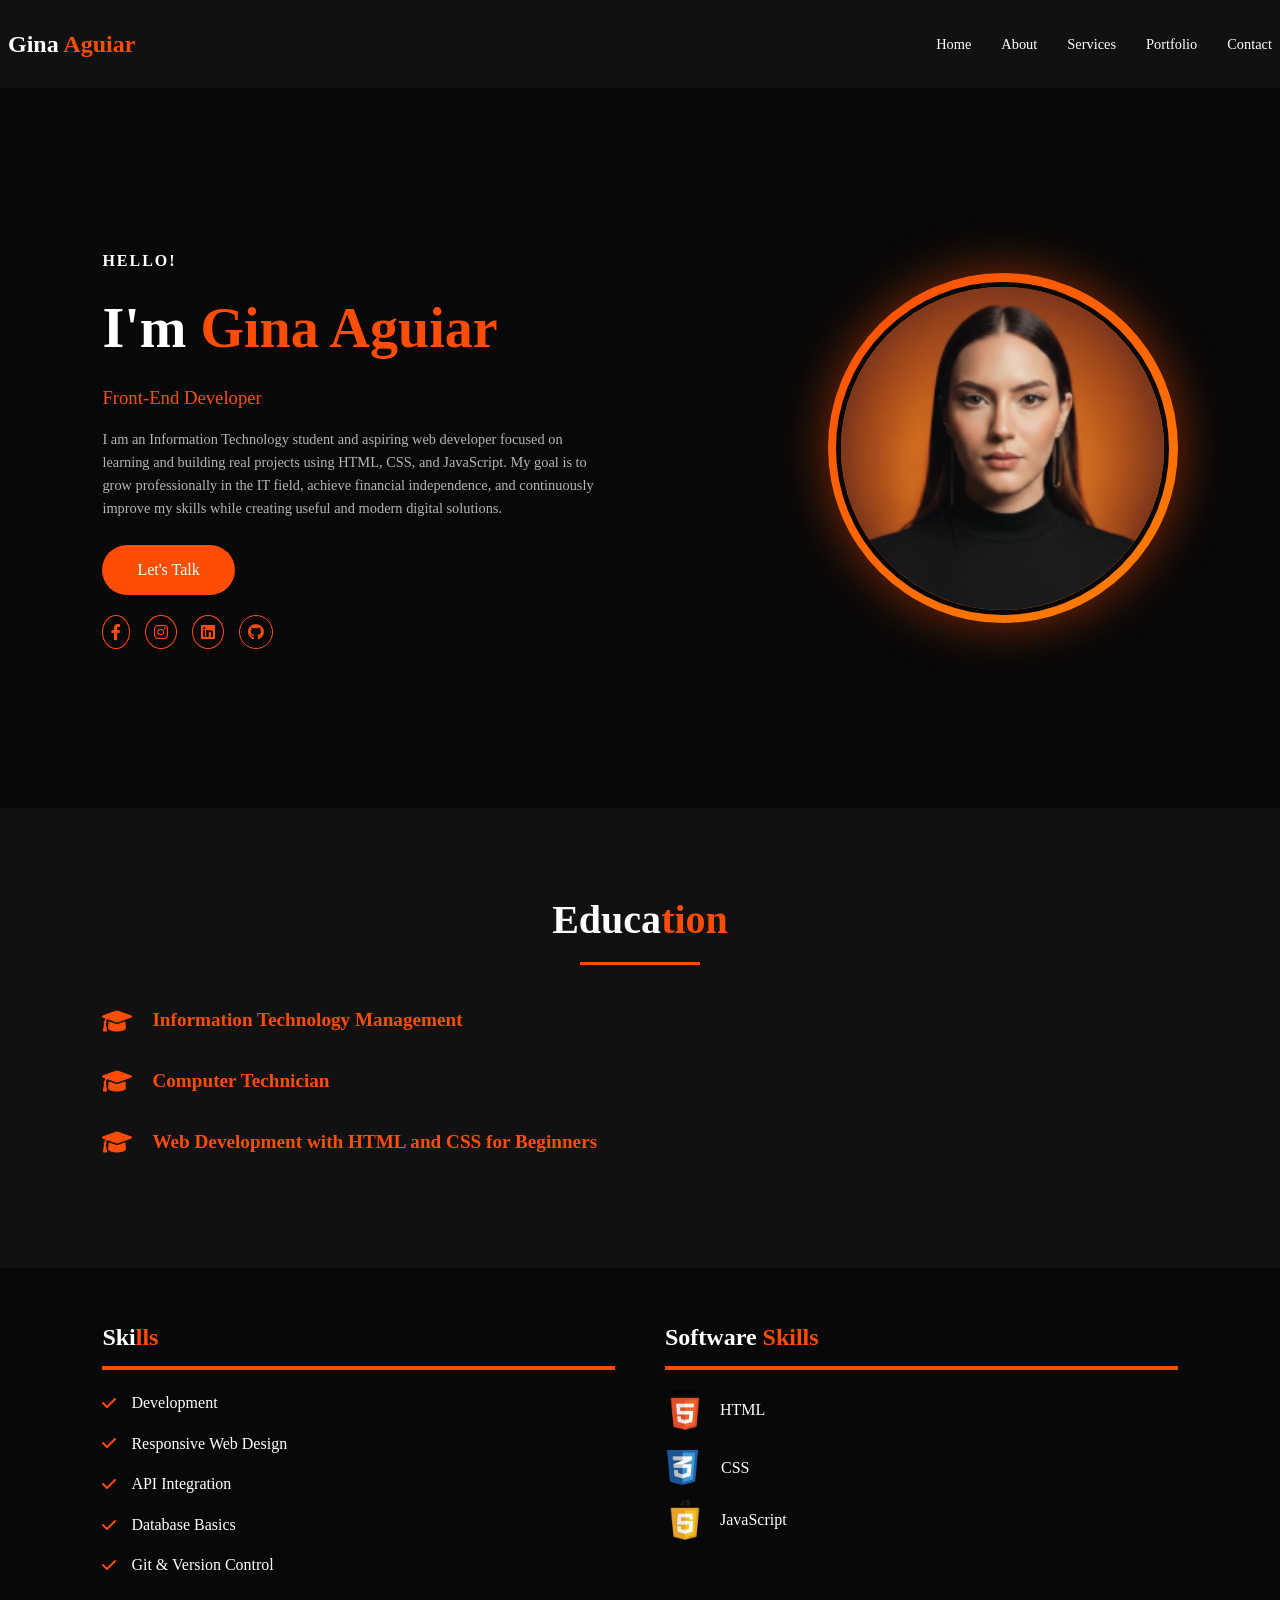
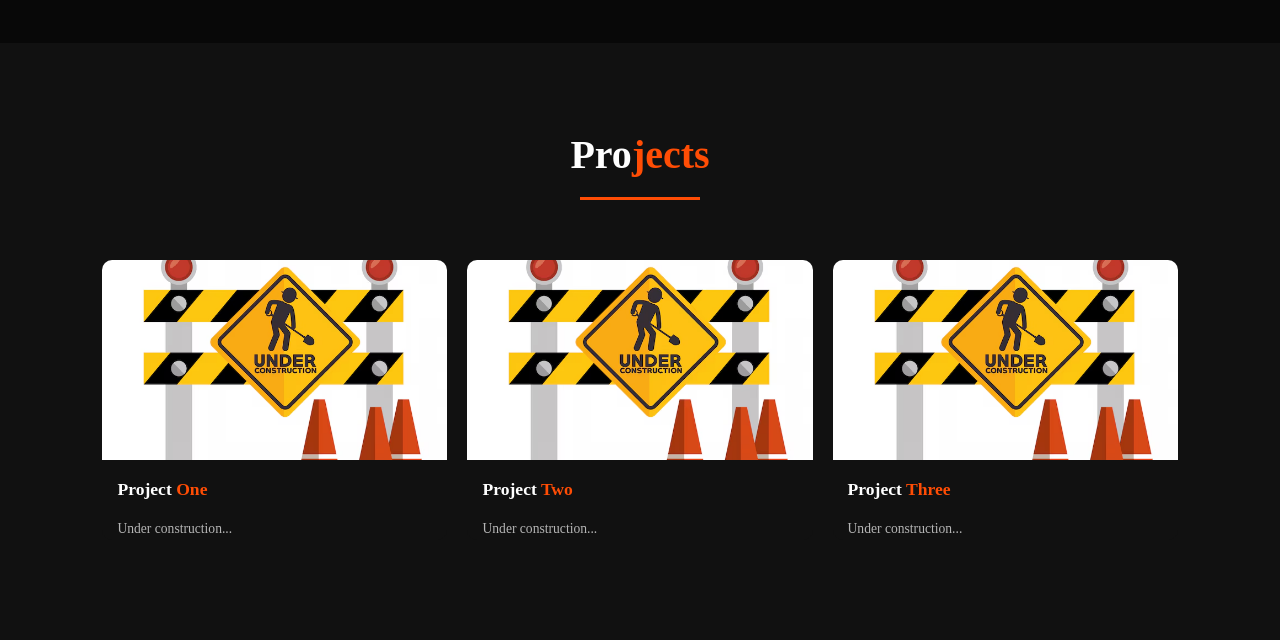
==== index.html @ 2b2ba8b5 "Primeiro commit - portfolio" ====
<!DOCTYPE html>
<html lang="pt-br">
<head>
    <meta charset="UTF-8">

<!--A tag "meta name" obrigatória para sites modernos. Sem  ela o celular tenta "fingir" que é um computador,deixando tudo minúsculo.-->
    <meta name="viewport" content="width=device-width, initial-scale=1.0">
<!--O width=device-width -> Ajusta a largura do site para o tamanho exato da tela do aparelho, seja ele qual for.-->

<!--initial-scale=1.0 -> Define que, ao carregar o zoom será padrão(100%), evitando que a página comece  "esticada" ou "encolhida"-->


    <title>Gina Aguiar | Meu Portifólio</title>
    <link rel="stylesheet" href="style.css">
<!--link rel...style.css ->  Conecta o HTML ao CSS.-->

     <link href="https://fonts.googleapis.com/css2?family=Poppins:wght@300;500;700&display=swap" rel="stylesheet">
     <link rel="stylesheet" href="https://cdnjs.cloudflare.com/ajax/libs/font-awesome/6.0.0/css/all.min.css">
<!--family=Poppins -> Nome da fonte escolhida.-->

<!--wght@300;500;700 -> Os pesos da fonte (espessura da letra): 300(fina); 500(normal); 700(negrito)-->

<!--rel="stylesheet" -> Diz que isso é um arquivo de estilo (CSS).-->
</head>

<body>

    <header>
        <nav class="navbar">
            <h2 class="logo">Gina <span>Aguiar</span></h2>
                <ul class="menu">
                    <li><a href="#">Home</a></li>
                    <li><a href="#">About</a></li>
                    <li><a href="#">Services</a></li>
                    <li><a href="#">Portfolio</a></li>
                    <li><a href="#">Contact</a></li>
                </ul>
        </nav>
    </header>
<!--Objetivo: Criar o cabeçalho do site. -> A barra superior com o nome + menu de navegação.-->

<!--<header> -> Cabeçalho da página. É onde normalmente ficam: logo, menu, navegação principal. É uma tag semântica (ajuda Google e acessibilidade a entender o site).-->

<!--<nav class="navbar"> -> Nav: Aqui dentro ficam os links de navegação do site. Class="navbar": Nome fictício para estilizar no CSS. Podendo ser qualquer nome.-->

<!--<h2 class="logo">Gina Aguiar</h2> -> h2: Título. "Gina Aguiar": Texto que aparece. Class="logo": Nome fictício para estilizar no CSS. Na tela aparece: Gina Aguiar (nome do site).-->

<!--<ul class="menu"> -> Ul = Lista não ordenada (lista com bolinhas). Li: É um item da lista.-->

<!--<a href="#"> -> a: link clicável. href: É o destino do link. #: Ainda não leva para lugar nenhum (link vazio).-->

    <section class="hero">

        <div class="hero-text">
            <h4>HELLO!</h4>
            <h1>I'm <span>Gina Aguiar</span></h1>
            <h3 class="role">Front-End Developer</h3>

            <p>
                I am an Information Technology student and aspiring web developer focused on learning and building real projects using HTML, CSS, and JavaScript.
                My goal is to grow professionally in the IT field, achieve financial independence, and continuously improve my skills while creating useful and modern digital solutions.
            </p>

            <a href="https://wa.me/5586995735896?text=Olá!%20Vi%20seu%20portfólio%20e%20quero%20saber%20mais%20sobre%20seu%20trabalho." class="btn">Let's Talk</a>
        <div class="social-icons">
            <a href="https://www.facebook.com/share/1Km6H8j4RK/?mibextid=wwXIfr"><i class="fab fa-facebook-f"></a></i>
            <a href="https://www.instagram.com/ginaaguiar999?igsh=MW9vbjFsM3ByM3l2bQ%3D%3D&utm_source=qr"><i class="fab fa-instagram"></a></i>
            <a href="https://www.linkedin.com/in/gina-aguiar-708055235?utm_source=share_via&utm_content=profile&utm_medium=member_ios"><i class="fab fa-linkedin"></a></i>
            <a href="https://github.com/GinaAguiar"><i class="fab fa-github"></a></i>
        </div>
        </div>

        <div class="hero-img">
            <div class="img-glow">
            <img src="images/me200.png" alt="Gina Aguiar">
            </div>
        </div>

    </section>

<!--Esse trecho é a parte principal da apresentação do site — aquilo que aparece primeiro quando alguém entra no portfólio.-->

<!--section class="hero" -> section: Uma seção do site. Serve para dividir a página em partes organizadas. Exemplos: hero (apresentação), about, skills, projects. class="hero": Nome fictício para estilizar no CSS.-->

<!--div class="hero-text" -> div: caixa organizadora. Ela agrupa todos os textos da apresentação.-->

<!--<h4>HELLO!</h4> -> Título pequeno. Serve como saudação inicial.-->

<!--<h1>I'm <span>Seu Nome</span></h1> -> h1: Título principal da página (o mais importante). span: Serve para destacar só uma parte do texto. Muito usado para destacar nome ou palavra-chave.-->

<!--<h3>Front-End Developer</h3> -> Meu cargo ou objetivo profissional.-->

<!--<p> -> Aqui fica seu resumo profissional.-->

<!--<a href="#" class="btn">Let's Talk</a> -> É um link. Mas estilizado com CSS ele vira um botão. class="btn": Permite transformar o link em botão. href="#": Destino do botão. Depois você pode colocar: WhatsApp, LinkedIn, Email-->

    <section class="education">

        <h2 class="section-title">Educa<span>tion</span></h2>
        <div class="edu-container"> 

        <div class="edu-item">
            <i class="fas fa-graduation-cap"></i>
                <div class="edu-info">
            <h3>Information Technology Management</h3>
        </div>
        </div>
        <div class="edu-item">
             <i class="fas fa-graduation-cap"></i>
             <div class="edu-info">
            <h3>Computer Technician</h3>
        </div>
        </div>

         <div class="edu-item">
            <i class="fas fa-graduation-cap"></i>
             <div class="edu-info">
            <h3>Web Development with HTML and CSS for Beginners</h3>
        </div>
        </div>
        </div>

    </section>

    <section class="skills-section">
        <div class="skills-column">
            <h2 class="sub-title">Ski<span>lls</span></h2>

            <ul class="skills-list">
                <li><i class="fas fa-check"></i> Development</li>
                <li><i class="fas fa-check"></i> Responsive Web Design</li>
                <li><i class="fas fa-check"></i> API Integration</li>
                <li><i class="fas fa-check"></i> Database Basics</li>
                <li><i class="fas fa-check"></i> Git & Version Control</li>
            </ul>

        </div>

        <div class="skills-column">
            <h2 class="sub-title">Software <span>Skills</span></h2>

            <ul class="software-list">
                <li class="software-list-html"><img src="images/HTML100.webp" alt="HTML logo" width=40px>HTML</li>
                <li class="software-list-css"><img src="images/css100.webp" alt="CSS logo" width="35px">CSS</li>
                <li class="software-list-js"><img src="images/JAVA100.webp" alt="Java logo" width="40px">JavaScript</li>
            </ul>

        </div>
    </section>

    <section class="projects">

        <h2 class="section-title">Pro<span>jects</span></h2>

        <div class="project-grid">
            <div class="card">
                <img src="images/em-construcao-conjunto-de-icones_24877-60028.avif" alt="P1">
                <h3>Project <span>One</span></h3>
                <p>Under construction...</p>
            </div>

             <div class="card">
                <img src="images/em-construcao-conjunto-de-icones_24877-60028.avif" alt="P2">
                <h3>Project <span>Two</span></h3>
                <p>Under construction...</p>
            </div>

            <div class="card">
                <img src="images/em-construcao-conjunto-de-icones_24877-60028.avif" alt="P3">
                <h3>Project <span>Three</span></h3>
                <p>Under construction...</p>
            </div>
        </div>
    </section>


</body>
</html>
---- style.css ----
:root {
    --primary-color: #ff4d05; /* Laranja vibrante */
    --bg-color: #080808;      /* Fundo quase preto */
    --text-color: #ffffff;
    --gray-text: #b5b5b5;
}

* {
    margin: 0;
    padding: 0;
    box-sizing: border-box;
    font-size: "Poppins", sans-serif;
}

body {
    background-color: var(--bg-color);
    color: var(--text-color);
    line-height: 1.6;
    overflow-x: hidden;
}
/* NAVBAR */
.navbar {
    display: flex;
    justify-content: space-between;
    align-items: center;
    padding: 25px 8px;
    background: #111;
}

.logo span { color: var(--primary-color); }

.menu { display: flex; list-style: none; gap: 30px; }

.menu a {
    text-decoration: none;
    color: white;
    font-weight: 400;
    font-size: 0.9rem;
}

/* HERO SECTION */
.hero {
    display: flex;
    align-items: center;
    justify-content: space-between;
    padding: 50px 8%;
    min-height: 80vh;
}

.hero-text { max-width: 500px; }
.hero-text h4 { color: var(--text-color); letter-spacing: 2px; }
.hero-text h1 { font-size: 3.5rem; margin: 10px 0; }
.hero-text h1 span { color: var(--primary-color); }
.hero-text .role { color: var(--primary-color); font-weight: 500; margin-bottom: 15px; }
.hero-text p { color: var(--gray-text); font-size: 0.9rem; }

.btn {
    display: inline-block;
    margin-top: 25px;
    padding: 12px 35px;
    background: var(--primary-color);
    border-radius: 25px;
    text-decoration: none;
    color: white;
    border-radius: 30px;
    font-size: 600;
    transition: 0.3s;
}

.social-icons { margin-top: 20px; display: flex; gap: 15px; }
.social-icons i {
    color: var(--primary-color);
    border: 1px solid var(--primary-color);
    padding: 8px;
    border-radius: 50%;
    cursor: pointer;
}
/* FOTO COM BRILHO */
.hero-img .img-glow {
    position: relative;
    width: 350px;
    height: 350px;
    border-radius: 50%;
    background: linear-gradient(145deg, var(--primary-color), #ff8000);
    box-shadow: 0 0 50px rgba(255, 77, 5, 0.5); /* Efeito de brilho */
    display: flex;
    justify-content: center;
    align-items: center;
}

.hero-img img {
    width: 95%;
    height: 95%;
    border-radius: 50%;
    object-fit: cover;
    border: 5px solid var(--bg-color);
}
/* TITULOS DE SEÇÃO */
.section-title {
    text-align: center;
    font-size: 2.5rem;
    margin-bottom: 40px;
    position: relative;
}

.section-title span { color: var(--primary-color); }
.section-title::after {
    content: '';
    display: block;
    width: 120px;
    height: 3px;
    background: var(--primary-color);
    margin: 10px auto;
}

/* EDUCATION */
.education { padding: 80px 8%; 
background:  #111;}
.edu-item {
    display: flex;
    align-items: center;
    gap: 20px;
    margin-bottom: 30px;
}

.edu-item i { color: var(--primary-color); font-size: 1.5rem; }
.edu-item h3 { color: var(--primary-color); font-size: 1.2rem; }
.education, .projects {
    text-align: center;
}

/* SKILLS SECTION */
.skills-section {
    display: flex;
    justify-content: space-between;
    padding: 50px 8%;
    gap: 50px;
}
.skills-column { flex: 1; }
.sub-title { 
    border-bottom: 4px solid var(--primary-color); 
    padding-bottom: 10px; 
    margin-bottom: 20px; 
}
.sub-title span { color: var(--primary-color); }
.skills-list, .software-list { list-style: none; }
.skills-list li {
    margin-bottom: 15px;
    display: flex;
    align-items: center;
    gap: 15px;
}
.software-list-html {
    margin-bottom: 20px;
    display: flex;
    align-items: center;
    gap: 15px;
}
.software-list-css {
    margin-bottom: 15px;
    display: flex;
    align-items: center;
    gap: 21px;
}
.software-list-js {
    margin-bottom: 15px;
    display: flex;
    align-items: center;
    gap: 15px;
}

.skills-list i { color: var(--primary-color); }

/* PROJECTS */
.projects { padding: 80px 8%;
background: #111;
 }
.project-grid {
    display: flex;             /* Esta é a "fórmula" mágica */
    justify-content: center;   /* Centraliza o bloco de projetos */
    gap: 20px;                 /* Espaço entre um projeto e outro */
    flex-wrap: wrap;           /* Se a tela for pequena, eles pulam para baixo */
    padding: 20px 0;
}
.card {
    flex: 1;                   /* Faz os cards terem tamanhos iguais */
    min-width: 250px;          /* Impede que fiquem espremidos demais */
    max-width: 350px;          /* Limita a largura máxima */
    text-align: left;          /* Texto interno alinhado à esquerda */
    background: #111;          /* Fundo levemente mais claro que o body */
    border-radius: 10px;
    overflow: hidden;
}
.card img { width: 100%; height: 200px; object-fit: cover; display: block;}
.card h3 { padding: 15px; font-size: 1.1rem; }
.card h3 span { color: var(--primary-color); }
.card p { padding: 0 15px; color: var(--gray-text); font-size: 0.85rem; }
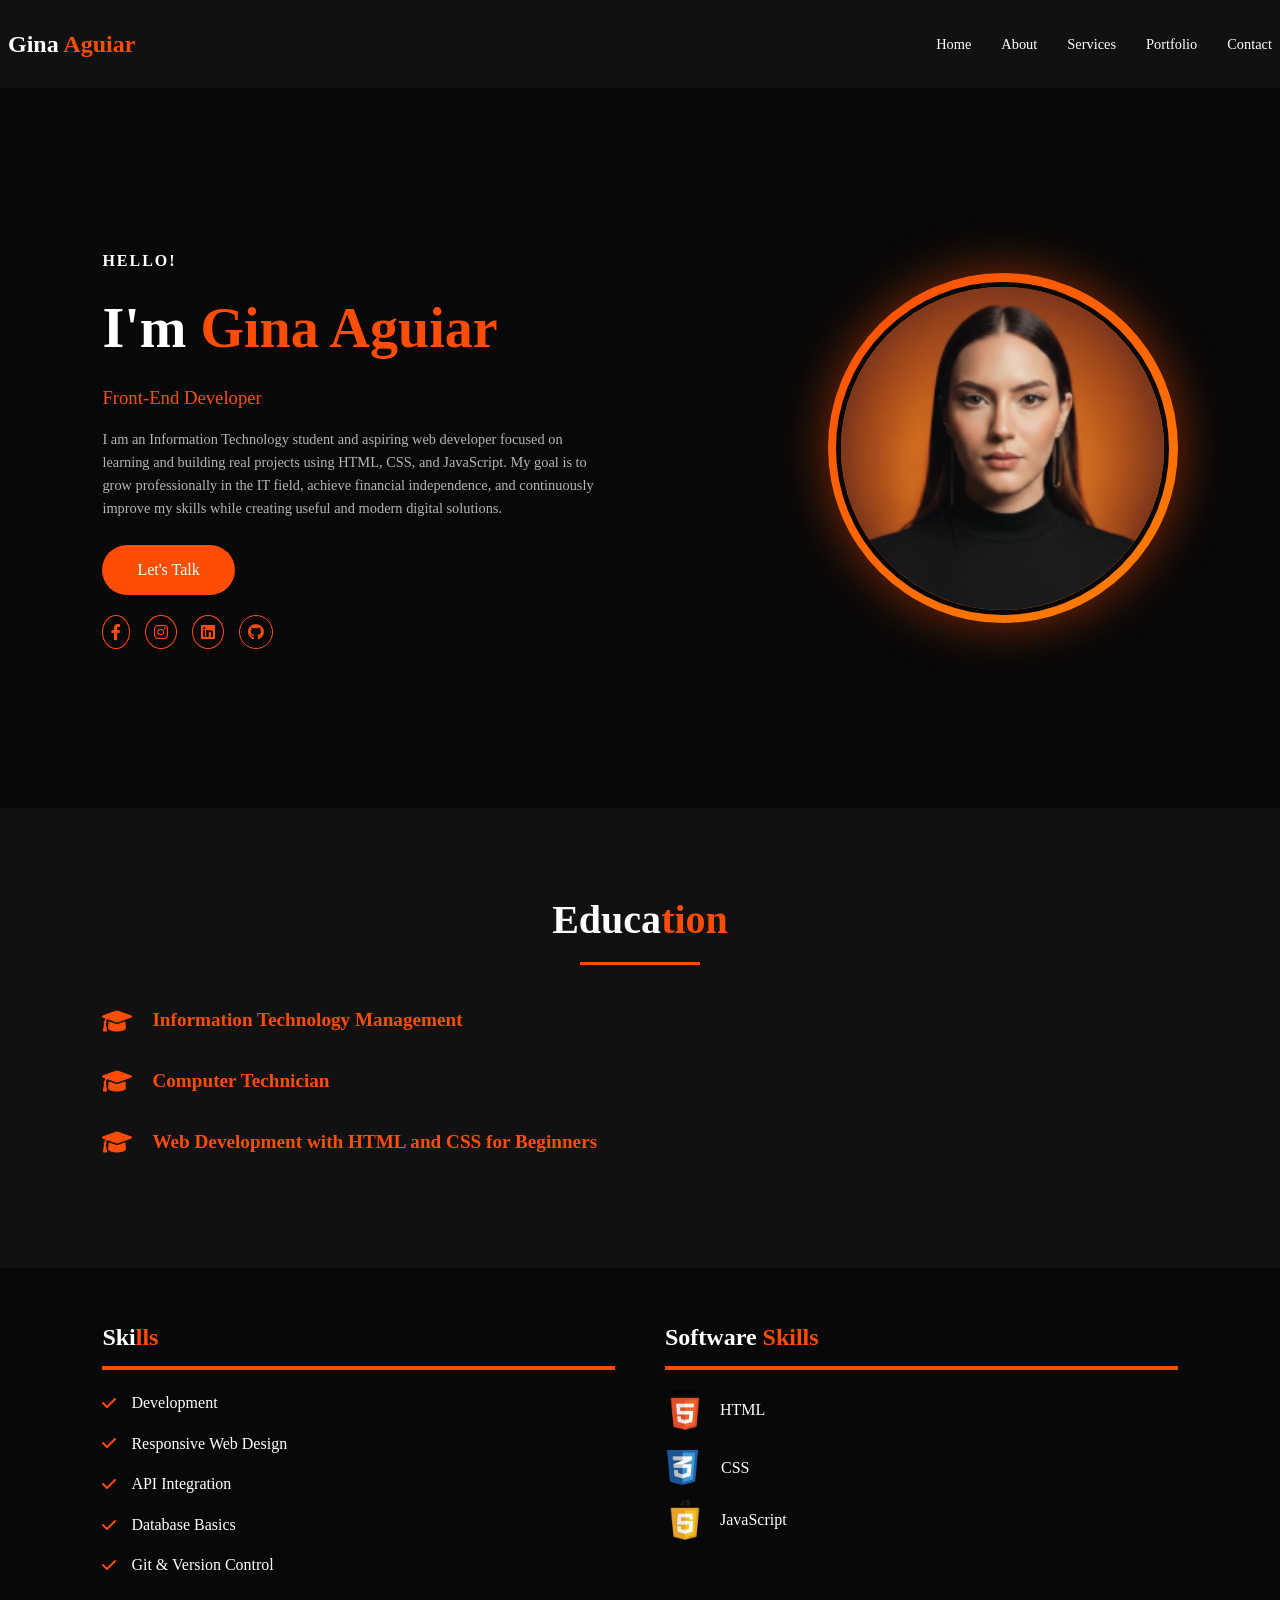
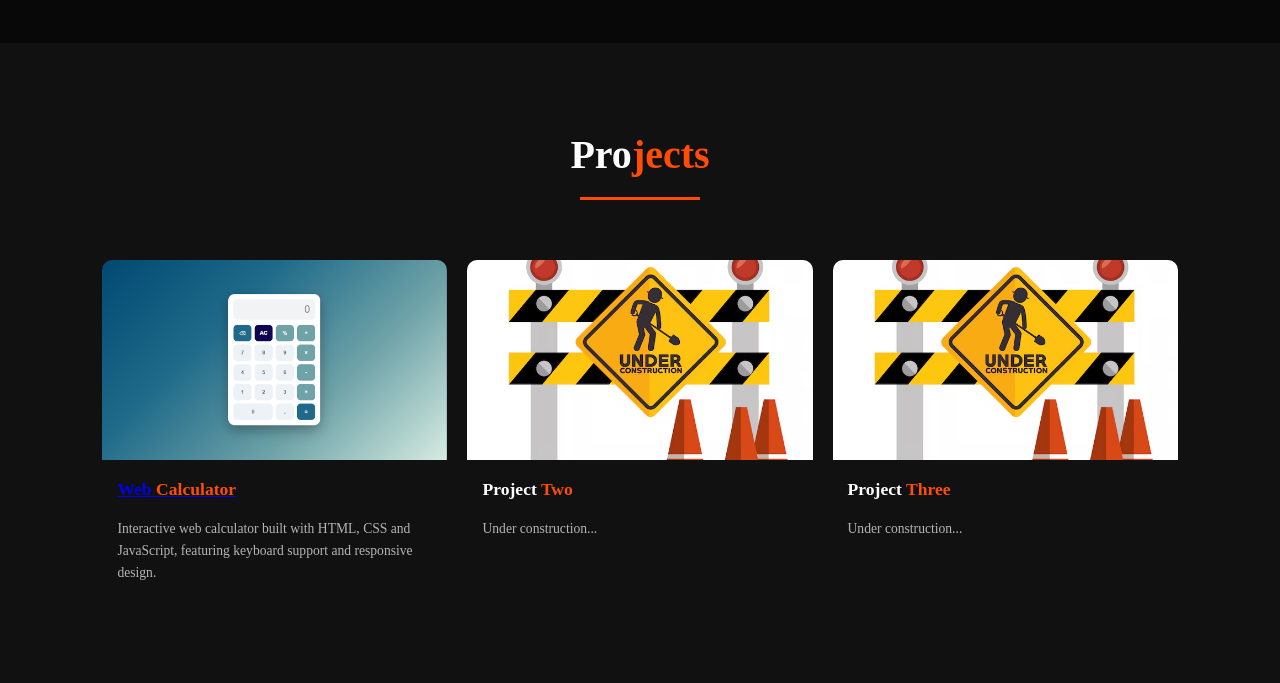
==== commit 4cf3c104: "Rename index.html.html to index.html" ====
--- a/index.html
+++ b/index.html
@@ -154,9 +154,9 @@
 
         <div class="project-grid">
             <div class="card">
-                <img src="images/em-construcao-conjunto-de-icones_24877-60028.avif" alt="P1">
-                <h3>Project <span>One</span></h3>
-                <p>Under construction...</p>
+                <img src="images/Capa-calculadora626.PNG" alt="P1">
+                <a href="https://ginaaguiar.github.io/Calculadora-Simples/" target="_blank"><h3>Web  <span>Calculator</span></h3></a>
+                <p>Interactive web calculator built with HTML, CSS and JavaScript, featuring keyboard support and responsive design.</p>
             </div>
 
              <div class="card">
@@ -175,4 +175,4 @@
 
 
 </body>
-</html>+</html>
--- a/style.css
+++ b/style.css
@@ -195,3 +195,66 @@
 .card h3 { padding: 15px; font-size: 1.1rem; }
 .card h3 span { color: var(--primary-color); }
 .card p { padding: 0 15px; color: var(--gray-text); font-size: 0.85rem; }
+
+/* --- MEDIA QUERY PARA DISPOSITIVOS MÓVEIS (Celulares) --- */
+@media (max-width: 768px) {
+    
+    /* 1. Ajuste da Navbar: transforma o menu em coluna ou centraliza */
+    .navbar {
+        flex-direction: column;
+        gap: 15px;
+        padding: 20px;
+    }
+
+    .menu {
+        gap: 15px;
+        flex-wrap: wrap;
+        justify-content: center;
+    }
+
+    /* 2. Ajuste do Hero (Apresentação): foto e texto um embaixo do outro */
+    .hero {
+        flex-direction: column-reverse; /* Foto em cima, texto embaixo */
+        text-align: center;
+        padding: 40px 5%;
+        gap: 30px;
+    }
+
+    .hero-text h1 {
+        font-size: 2.5rem; /* Diminui o nome para não quebrar a tela */
+    }
+
+    .hero-img .img-glow {
+        width: 280px;  /* Foto menor no celular */
+        height: 280px;
+    }
+
+    .social-icons {
+        justify-content: center;
+    }
+
+    /* 3. Ajuste das Skills: faz as duas colunas virarem uma só */
+    .skills-section {
+        flex-direction: column;
+        padding: 40px 8%;
+        gap: 40px;
+    }
+
+    .skills-column {
+        width: 100%;
+    }
+
+    /* 4. Ajuste da Educação: garante centralização total */
+    .edu-item {
+        flex-direction: column;
+        text-align: center;
+        gap: 10px;
+    }
+
+    /* 5. Correção do erro visual da palavra "Education" e "Projects" */
+    .section-title {
+        font-size: 2rem;
+        white-space: nowrap; /* Impede que a palavra quebre no meio */
+    }
+}
+
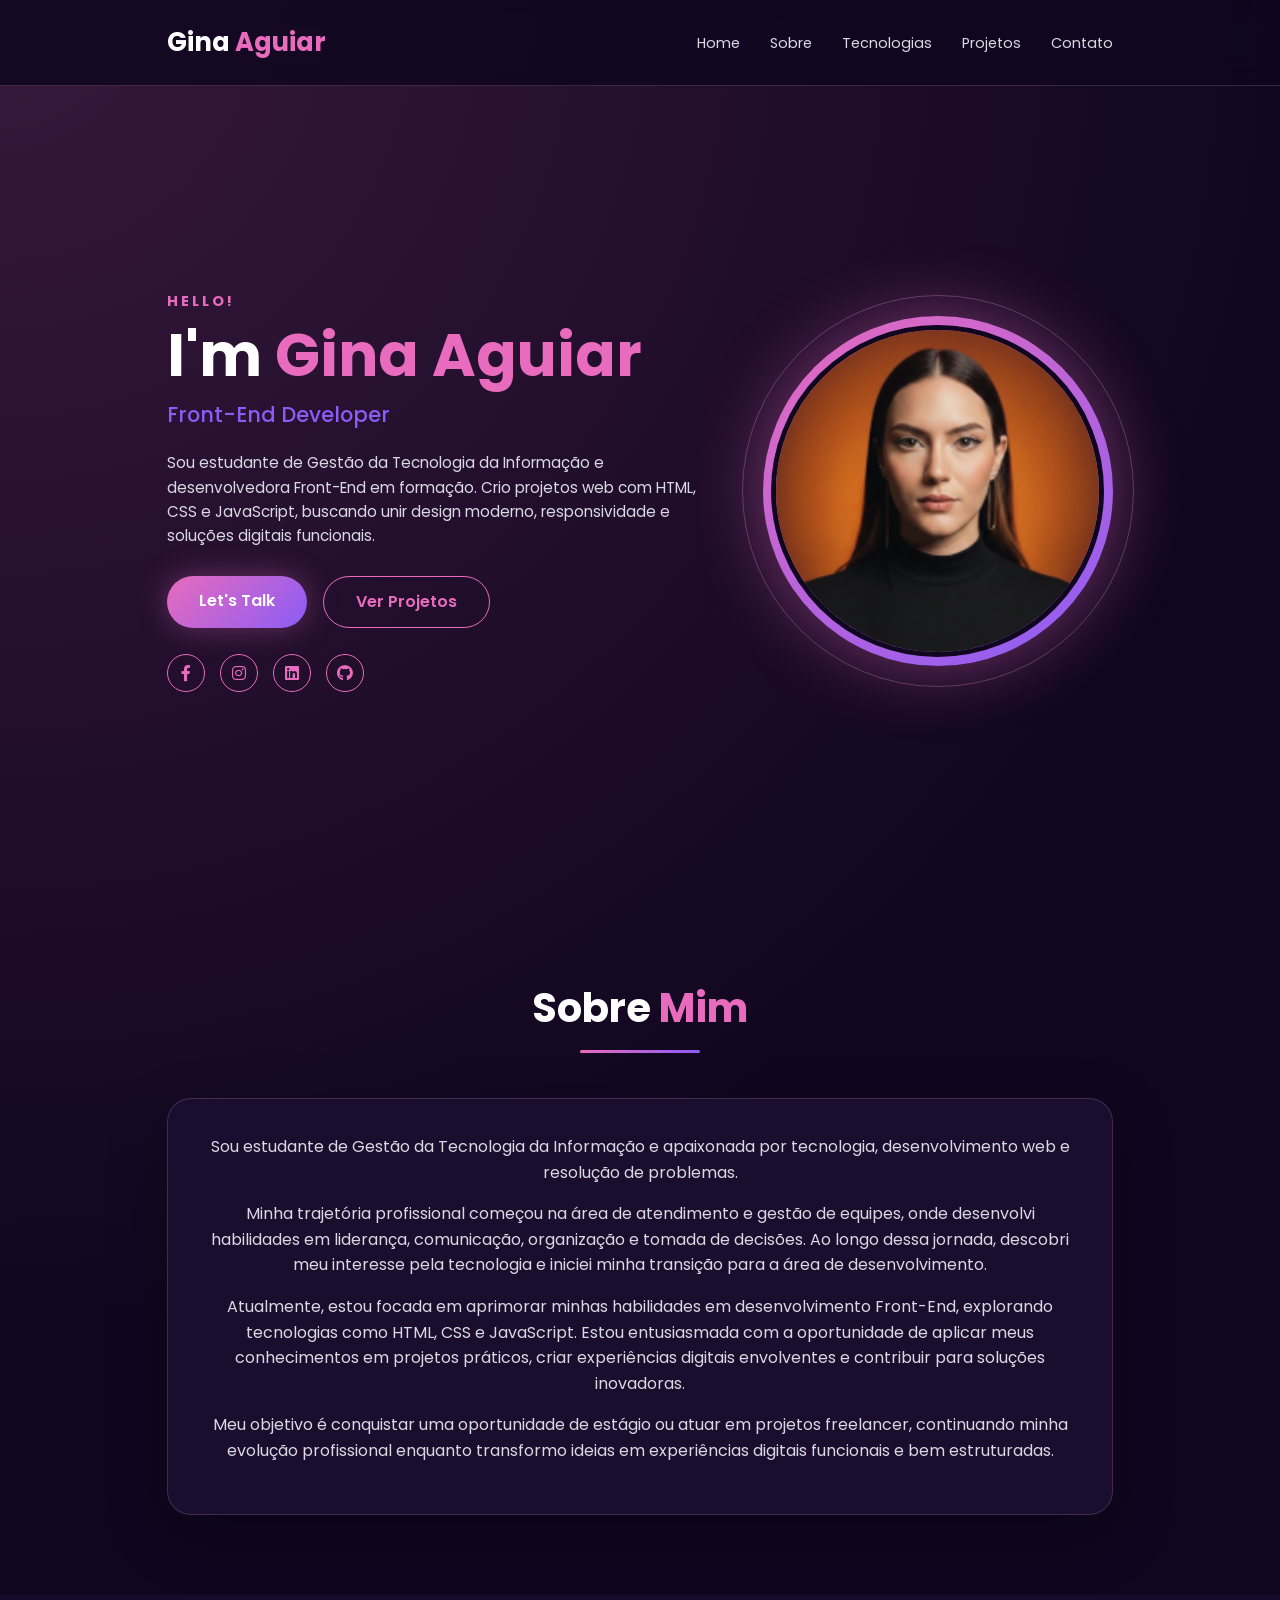
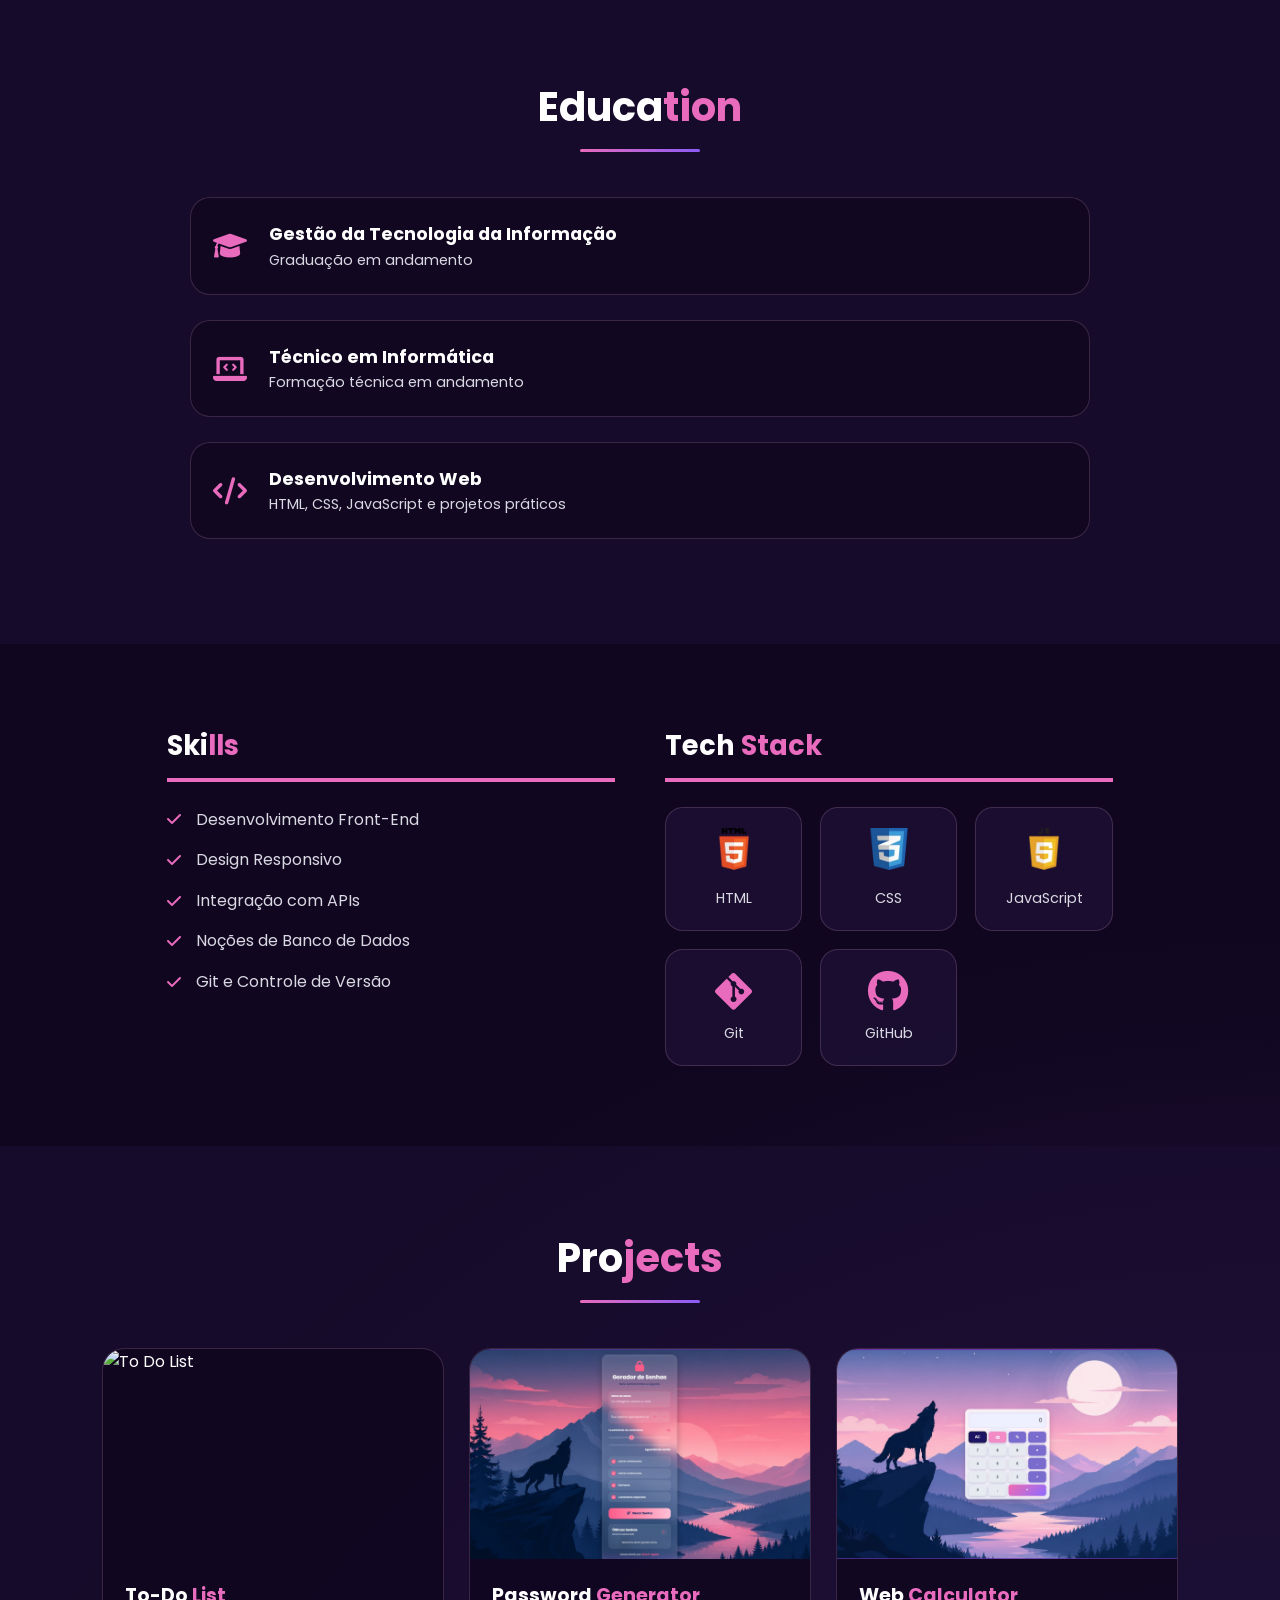
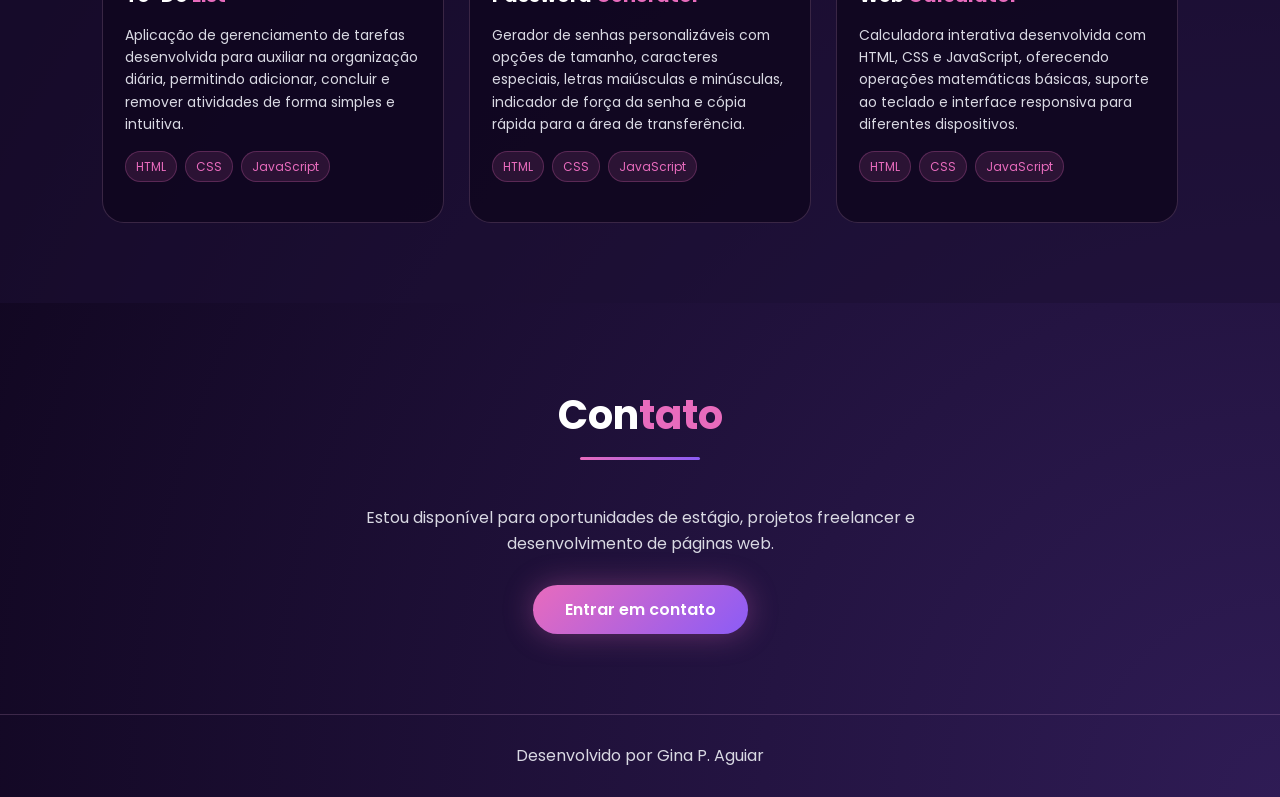
==== commit 2bc6907f: "Restore portfolio project cards" ====
--- a/index.html
+++ b/index.html
@@ -2,25 +2,14 @@
 <html lang="pt-br">
 <head>
     <meta charset="UTF-8">
-
-<!--A tag "meta name" obrigatória para sites modernos. Sem  ela o celular tenta "fingir" que é um computador,deixando tudo minúsculo.-->
     <meta name="viewport" content="width=device-width, initial-scale=1.0">
-<!--O width=device-width -> Ajusta a largura do site para o tamanho exato da tela do aparelho, seja ele qual for.-->
-
-<!--initial-scale=1.0 -> Define que, ao carregar o zoom será padrão(100%), evitando que a página comece  "esticada" ou "encolhida"-->
-
-
-    <title>Gina Aguiar | Meu Portifólio</title>
+    <title>Gina Aguiar | Meu Portfólio</title>
+
     <link rel="stylesheet" href="style.css">
-<!--link rel...style.css ->  Conecta o HTML ao CSS.-->
-
-     <link href="https://fonts.googleapis.com/css2?family=Poppins:wght@300;500;700&display=swap" rel="stylesheet">
-     <link rel="stylesheet" href="https://cdnjs.cloudflare.com/ajax/libs/font-awesome/6.0.0/css/all.min.css">
-<!--family=Poppins -> Nome da fonte escolhida.-->
-
-<!--wght@300;500;700 -> Os pesos da fonte (espessura da letra): 300(fina); 500(normal); 700(negrito)-->
-
-<!--rel="stylesheet" -> Diz que isso é um arquivo de estilo (CSS).-->
+
+    <link href="https://fonts.googleapis.com/css2?family=Poppins:wght@300;400;500;600;700&display=swap" rel="stylesheet">
+
+    <link rel="stylesheet" href="https://cdnjs.cloudflare.com/ajax/libs/font-awesome/6.0.0/css/all.min.css">
 </head>
 
 <body>
@@ -28,151 +17,264 @@
     <header>
         <nav class="navbar">
             <h2 class="logo">Gina <span>Aguiar</span></h2>
-                <ul class="menu">
-                    <li><a href="#">Home</a></li>
-                    <li><a href="#">About</a></li>
-                    <li><a href="#">Services</a></li>
-                    <li><a href="#">Portfolio</a></li>
-                    <li><a href="#">Contact</a></li>
-                </ul>
+
+            <ul class="menu">
+                <li><a href="#home">Home</a></li>
+                <li><a href="#about">Sobre</a></li>
+                <li><a href="#skills">Tecnologias</a></li>
+                <li><a href="#portfolio">Projetos</a></li>
+                <li><a href="#contact">Contato</a></li>
+            </ul>
         </nav>
     </header>
-<!--Objetivo: Criar o cabeçalho do site. -> A barra superior com o nome + menu de navegação.-->
-
-<!--<header> -> Cabeçalho da página. É onde normalmente ficam: logo, menu, navegação principal. É uma tag semântica (ajuda Google e acessibilidade a entender o site).-->
-
-<!--<nav class="navbar"> -> Nav: Aqui dentro ficam os links de navegação do site. Class="navbar": Nome fictício para estilizar no CSS. Podendo ser qualquer nome.-->
-
-<!--<h2 class="logo">Gina Aguiar</h2> -> h2: Título. "Gina Aguiar": Texto que aparece. Class="logo": Nome fictício para estilizar no CSS. Na tela aparece: Gina Aguiar (nome do site).-->
-
-<!--<ul class="menu"> -> Ul = Lista não ordenada (lista com bolinhas). Li: É um item da lista.-->
-
-<!--<a href="#"> -> a: link clicável. href: É o destino do link. #: Ainda não leva para lugar nenhum (link vazio).-->
-
-    <section class="hero">
+
+    <section class="hero" id="home">
 
         <div class="hero-text">
             <h4>HELLO!</h4>
+
             <h1>I'm <span>Gina Aguiar</span></h1>
+
             <h3 class="role">Front-End Developer</h3>
 
             <p>
-                I am an Information Technology student and aspiring web developer focused on learning and building real projects using HTML, CSS, and JavaScript.
-                My goal is to grow professionally in the IT field, achieve financial independence, and continuously improve my skills while creating useful and modern digital solutions.
-            </p>
-
-            <a href="https://wa.me/5586995735896?text=Olá!%20Vi%20seu%20portfólio%20e%20quero%20saber%20mais%20sobre%20seu%20trabalho." class="btn">Let's Talk</a>
-        <div class="social-icons">
-            <a href="https://www.facebook.com/share/1Km6H8j4RK/?mibextid=wwXIfr"><i class="fab fa-facebook-f"></a></i>
-            <a href="https://www.instagram.com/ginaaguiar999?igsh=MW9vbjFsM3ByM3l2bQ%3D%3D&utm_source=qr"><i class="fab fa-instagram"></a></i>
-            <a href="https://www.linkedin.com/in/gina-aguiar-708055235?utm_source=share_via&utm_content=profile&utm_medium=member_ios"><i class="fab fa-linkedin"></a></i>
-            <a href="https://github.com/GinaAguiar"><i class="fab fa-github"></a></i>
-        </div>
+                Sou estudante de Gestão da Tecnologia da Informação e desenvolvedora Front-End em formação.
+                Crio projetos web com HTML, CSS e JavaScript, buscando unir design moderno, responsividade
+                e soluções digitais funcionais.
+            </p>
+
+            <div class="hero-buttons">
+                <a href="https://wa.me/5586995735896?text=Ol%C3%A1!%20Vi%20seu%20portf%C3%B3lio%20e%20quero%20saber%20mais%20sobre%20seu%20trabalho." class="btn" target="_blank">
+                    Let's Talk
+                </a>
+
+                <a href="#portfolio" class="btn-outline">Ver Projetos</a>
+            </div>
+
+            <div class="social-icons">
+                <a href="https://www.facebook.com/share/1Km6H8j4RK/?mibextid=wwXIfr" target="_blank">
+                    <i class="fab fa-facebook-f"></i>
+                </a>
+
+                <a href="https://www.instagram.com/giaguiarwolf?igsh=MW9vbjFsM3ByM3l2bQ%3D%3D&utm_source=qr" target="_blank">
+                    <i class="fab fa-instagram"></i>
+                </a>
+
+                <a href="https://www.linkedin.com/in/gina-aguiar-708055235?utm_source=share_via&utm_content=profile&utm_medium=member_ios" target="_blank">
+                    <i class="fab fa-linkedin"></i>
+                </a>
+
+                <a href="https://github.com/GinaAguiar" target="_blank">
+                    <i class="fab fa-github"></i>
+                </a>
+            </div>
         </div>
 
         <div class="hero-img">
             <div class="img-glow">
-            <img src="images/me200.png" alt="Gina Aguiar">
-            </div>
-        </div>
-
-    </section>
-
-<!--Esse trecho é a parte principal da apresentação do site — aquilo que aparece primeiro quando alguém entra no portfólio.-->
-
-<!--section class="hero" -> section: Uma seção do site. Serve para dividir a página em partes organizadas. Exemplos: hero (apresentação), about, skills, projects. class="hero": Nome fictício para estilizar no CSS.-->
-
-<!--div class="hero-text" -> div: caixa organizadora. Ela agrupa todos os textos da apresentação.-->
-
-<!--<h4>HELLO!</h4> -> Título pequeno. Serve como saudação inicial.-->
-
-<!--<h1>I'm <span>Seu Nome</span></h1> -> h1: Título principal da página (o mais importante). span: Serve para destacar só uma parte do texto. Muito usado para destacar nome ou palavra-chave.-->
-
-<!--<h3>Front-End Developer</h3> -> Meu cargo ou objetivo profissional.-->
-
-<!--<p> -> Aqui fica seu resumo profissional.-->
-
-<!--<a href="#" class="btn">Let's Talk</a> -> É um link. Mas estilizado com CSS ele vira um botão. class="btn": Permite transformar o link em botão. href="#": Destino do botão. Depois você pode colocar: WhatsApp, LinkedIn, Email-->
+                <img src="images/me200.png" alt="Foto de Gina Aguiar">
+            </div>
+        </div>
+
+    </section>
+
+    <section class="about" id="about">
+        <h2 class="section-title">Sobre <span>Mim</span></h2>
+
+        <div class="about-card">
+            <p>
+                Sou estudante de Gestão da Tecnologia da Informação e apaixonada por tecnologia, desenvolvimento web e resolução de problemas.
+            </p>
+            <p>
+                Minha trajetória profissional começou na área de atendimento e gestão de equipes, onde desenvolvi habilidades em liderança, comunicação, organização e tomada de decisões. Ao longo dessa jornada, descobri meu interesse pela tecnologia e iniciei minha transição para a área de desenvolvimento.
+            </p>
+            <p>
+                Atualmente, estou focada em aprimorar minhas habilidades em desenvolvimento Front-End, explorando tecnologias como HTML, CSS e JavaScript. Estou entusiasmada com a oportunidade de aplicar meus conhecimentos em projetos práticos, criar experiências digitais envolventes e contribuir para soluções inovadoras.
+            </p>
+            <p>
+                Meu objetivo é conquistar uma oportunidade de estágio ou atuar em projetos freelancer, continuando minha evolução profissional enquanto transformo ideias em experiências digitais funcionais e bem estruturadas.
+            </p>
+        </div>
+    </section>
 
     <section class="education">
 
         <h2 class="section-title">Educa<span>tion</span></h2>
-        <div class="edu-container"> 
-
-        <div class="edu-item">
-            <i class="fas fa-graduation-cap"></i>
+
+        <div class="edu-container">
+
+            <div class="edu-item">
+                <i class="fas fa-graduation-cap"></i>
                 <div class="edu-info">
-            <h3>Information Technology Management</h3>
-        </div>
-        </div>
-        <div class="edu-item">
-             <i class="fas fa-graduation-cap"></i>
-             <div class="edu-info">
-            <h3>Computer Technician</h3>
-        </div>
-        </div>
-
-         <div class="edu-item">
-            <i class="fas fa-graduation-cap"></i>
-             <div class="edu-info">
-            <h3>Web Development with HTML and CSS for Beginners</h3>
-        </div>
-        </div>
-        </div>
-
-    </section>
-
-    <section class="skills-section">
+                    <h3>Gestão da Tecnologia da Informação</h3>
+                    <p>Graduação em andamento</p>
+                </div>
+            </div>
+
+            <div class="edu-item">
+                <i class="fas fa-laptop-code"></i>
+                <div class="edu-info">
+                    <h3>Técnico em Informática</h3>
+                    <p>Formação técnica em andamento</p>
+                </div>
+            </div>
+
+            <div class="edu-item">
+                <i class="fas fa-code"></i>
+                <div class="edu-info">
+                    <h3>Desenvolvimento Web</h3>
+                    <p>HTML, CSS, JavaScript e projetos práticos</p>
+                </div>
+            </div>
+
+        </div>
+
+    </section>
+
+    <section class="skills-section" id="skills">
+
         <div class="skills-column">
             <h2 class="sub-title">Ski<span>lls</span></h2>
 
             <ul class="skills-list">
-                <li><i class="fas fa-check"></i> Development</li>
-                <li><i class="fas fa-check"></i> Responsive Web Design</li>
-                <li><i class="fas fa-check"></i> API Integration</li>
-                <li><i class="fas fa-check"></i> Database Basics</li>
-                <li><i class="fas fa-check"></i> Git & Version Control</li>
+                <li><i class="fas fa-check"></i> Desenvolvimento Front-End</li>
+                <li><i class="fas fa-check"></i> Design Responsivo</li>
+                <li><i class="fas fa-check"></i> Integração com APIs</li>
+                <li><i class="fas fa-check"></i> Noções de Banco de Dados</li>
+                <li><i class="fas fa-check"></i> Git e Controle de Versão</li>
             </ul>
-
         </div>
 
         <div class="skills-column">
-            <h2 class="sub-title">Software <span>Skills</span></h2>
-
-            <ul class="software-list">
-                <li class="software-list-html"><img src="images/HTML100.webp" alt="HTML logo" width=40px>HTML</li>
-                <li class="software-list-css"><img src="images/css100.webp" alt="CSS logo" width="35px">CSS</li>
-                <li class="software-list-js"><img src="images/JAVA100.webp" alt="Java logo" width="40px">JavaScript</li>
-            </ul>
-
-        </div>
-    </section>
-
-    <section class="projects">
+            <h2 class="sub-title">Tech <span>Stack</span></h2>
+
+            <div class="tech-grid">
+                <div class="tech-card">
+                    <img src="images/HTML100.webp" alt="HTML logo">
+                    <p>HTML</p>
+                </div>
+
+                <div class="tech-card">
+                    <img src="images/css100.webp" alt="CSS logo">
+                    <p>CSS</p>
+                </div>
+
+                <div class="tech-card">
+                    <img src="images/JAVA100.webp" alt="JavaScript logo">
+                    <p>JavaScript</p>
+                </div>
+
+                <div class="tech-card">
+                    <i class="fab fa-git-alt"></i>
+                    <p>Git</p>
+                </div>
+
+                <div class="tech-card">
+                    <i class="fab fa-github"></i>
+                    <p>GitHub</p>
+                </div>
+            </div>
+        </div>
+
+    </section>
+
+    <section class="projects" id="portfolio">
 
         <h2 class="section-title">Pro<span>jects</span></h2>
 
         <div class="project-grid">
-            <div class="card">
-                <img src="images/Capa-calculadora626.PNG" alt="P1">
-                <a href="https://ginaaguiar.github.io/Calculadora-Simples/" target="_blank"><h3>Web  <span>Calculator</span></h3></a>
-                <p>Interactive web calculator built with HTML, CSS and JavaScript, featuring keyboard support and responsive design.</p>
-            </div>
-
-             <div class="card">
-                <img src="images/em-construcao-conjunto-de-icones_24877-60028.avif" alt="P2">
-                <h3>Project <span>Two</span></h3>
-                <p>Under construction...</p>
-            </div>
-
-            <div class="card">
-                <img src="images/em-construcao-conjunto-de-icones_24877-60028.avif" alt="P3">
-                <h3>Project <span>Three</span></h3>
-                <p>Under construction...</p>
-            </div>
-        </div>
-    </section>
-
+
+            <!-- TO DO LIST -->
+
+            <a class="card" href="https://ginaaguiar.github.io/to-do-list/" target="_blank" rel="noopener noreferrer">
+
+                <img src="images/to-do-list-capa.png" alt="To Do List">
+
+                <div class="card-content">
+
+                    <h3>To-Do <span>List</span></h3>
+
+                    <p>
+                        Aplicação de gerenciamento de tarefas desenvolvida para auxiliar na organização diária, permitindo adicionar, concluir e remover atividades de forma simples e intuitiva.
+                    </p>
+
+                    <div class="project-tags">
+                        <span>HTML</span>
+                        <span>CSS</span>
+                        <span>JavaScript</span>
+                    </div>
+
+                </div>
+
+            </a>
+
+            <!-- GERADOR DE SENHAS -->
+
+            <a class="card" href="https://ginaaguiar.github.io/gerador-de-senhas/" target="_blank" rel="noopener noreferrer">
+
+                <img src="images/captura-tela-projeto.jpg" alt="Gerador de Senhas">
+
+                <div class="card-content">
+
+                    <h3>Password <span>Generator</span></h3>
+
+                    <p>
+                        Gerador de senhas personalizáveis com opções de tamanho, caracteres especiais, letras maiúsculas e minúsculas, indicador de força da senha e cópia rápida para a área de transferência.
+                    </p>
+
+                    <div class="project-tags">
+                        <span>HTML</span>
+                        <span>CSS</span>
+                        <span>JavaScript</span>
+                    </div>
+
+                </div>
+
+            </a>
+
+            <!-- CALCULADORA -->
+
+            <a class="card" href="https://ginaaguiar.github.io/Calculadora-Simples/" target="_blank" rel="noopener noreferrer">
+
+                <img src="images/captura-de-tela-calculadora-simples.jpg" alt="Calculadora Web">
+
+                <div class="card-content">
+
+                    <h3>Web <span>Calculator</span></h3>
+
+                    <p>
+                        Calculadora interativa desenvolvida com HTML, CSS e JavaScript, oferecendo operações matemáticas básicas, suporte ao teclado e interface responsiva para diferentes dispositivos.
+                    </p>
+
+                    <div class="project-tags">
+                        <span>HTML</span>
+                        <span>CSS</span>
+                        <span>JavaScript</span>
+                    </div>
+
+                </div>
+
+            </a>
+
+        </div>
+
+    </section>
+
+    <section class="contact" id="contact">
+        <h2 class="section-title">Con<span>tato</span></h2>
+
+        <p>
+            Estou disponível para oportunidades de estágio, projetos freelancer e desenvolvimento de páginas web.
+        </p>
+
+        <a href="https://wa.me/5586995735896?text=Ol%C3%A1!%20Vi%20seu%20portf%C3%B3lio%20e%20quero%20saber%20mais%20sobre%20seu%20trabalho." class="btn" target="_blank">
+            Entrar em contato
+        </a>
+    </section>
+
+    <footer>
+        <p>Desenvolvido por Gina P. Aguiar</p>
+    </footer>
 
 </body>
 </html>
--- a/style.css
+++ b/style.css
@@ -1,91 +1,219 @@
 :root {
-    --primary-color: #ff4d05; /* Laranja vibrante */
-    --bg-color: #080808;      /* Fundo quase preto */
+    --primary-color: #e86bbd;
+    --secondary-color: #8b5cf6;
+    --bg-color: #10061f;
+    --card-color: #1d1033;
+    --card-hover: #2a1748;
     --text-color: #ffffff;
-    --gray-text: #b5b5b5;
+    --gray-text: #d9d9e3;
+    --border-color: rgba(245, 184, 232, 0.18);
+    --shadow-color: rgba(232, 107, 189, 0.35);
 }
 
 * {
     margin: 0;
     padding: 0;
     box-sizing: border-box;
-    font-size: "Poppins", sans-serif;
+}
+
+html {
+    scroll-behavior: smooth;
 }
 
 body {
-    background-color: var(--bg-color);
+    font-family: "Poppins", sans-serif;
+    background:
+        radial-gradient(circle at top left, rgba(232, 107, 189, 0.18), transparent 32%),
+        radial-gradient(circle at bottom right, rgba(139, 92, 246, 0.25), transparent 35%),
+        var(--bg-color);
     color: var(--text-color);
     line-height: 1.6;
     overflow-x: hidden;
 }
+
 /* NAVBAR */
+
+header {
+    width: 100%;
+    position: sticky;
+    top: 0;
+    z-index: 1000;
+    background: rgba(16, 6, 31, 0.85);
+    backdrop-filter: blur(12px);
+    border-bottom: 1px solid var(--border-color);
+}
+
 .navbar {
+    max-width: 1150px;
+    margin: auto;
     display: flex;
     justify-content: space-between;
     align-items: center;
-    padding: 25px 8px;
-    background: #111;
-}
-
-.logo span { color: var(--primary-color); }
-
-.menu { display: flex; list-style: none; gap: 30px; }
+    padding: 22px 8%;
+}
+
+.logo {
+    font-size: 1.6rem;
+    font-weight: 700;
+}
+
+.logo span {
+    color: var(--primary-color);
+}
+
+.menu {
+    display: flex;
+    list-style: none;
+    gap: 30px;
+}
 
 .menu a {
     text-decoration: none;
-    color: white;
+    color: var(--gray-text);
     font-weight: 400;
     font-size: 0.9rem;
-}
-
-/* HERO SECTION */
+    transition: 0.3s;
+}
+
+.menu a:hover {
+    color: var(--primary-color);
+}
+
+/* HERO */
+
 .hero {
+    max-width: 1150px;
+    margin: auto;
     display: flex;
     align-items: center;
     justify-content: space-between;
-    padding: 50px 8%;
-    min-height: 80vh;
-}
-
-.hero-text { max-width: 500px; }
-.hero-text h4 { color: var(--text-color); letter-spacing: 2px; }
-.hero-text h1 { font-size: 3.5rem; margin: 10px 0; }
-.hero-text h1 span { color: var(--primary-color); }
-.hero-text .role { color: var(--primary-color); font-weight: 500; margin-bottom: 15px; }
-.hero-text p { color: var(--gray-text); font-size: 0.9rem; }
+    padding: 80px 8%;
+    min-height: 90vh;
+    gap: 50px;
+}
+
+.hero-text {
+    max-width: 570px;
+}
+
+.hero-text h4 {
+    color: var(--primary-color);
+    letter-spacing: 3px;
+    font-size: 0.9rem;
+    margin-bottom: 10px;
+}
+
+.hero-text h1 {
+    font-size: 3.7rem;
+    margin: 10px 0;
+    line-height: 1.1;
+}
+
+.hero-text h1 span {
+    color: var(--primary-color);
+}
+
+.hero-text .role {
+    color: var(--secondary-color);
+    font-weight: 500;
+    margin-bottom: 20px;
+    font-size: 1.3rem;
+}
+
+.hero-text p {
+    color: var(--gray-text);
+    font-size: 0.95rem;
+}
+
+.hero-buttons {
+    display: flex;
+    gap: 16px;
+    flex-wrap: wrap;
+    margin-top: 28px;
+}
+
+.btn,
+.btn-outline {
+    display: inline-block;
+    padding: 12px 32px;
+    border-radius: 30px;
+    text-decoration: none;
+    font-weight: 600;
+    transition: 0.3s;
+}
 
 .btn {
-    display: inline-block;
-    margin-top: 25px;
-    padding: 12px 35px;
+    background: linear-gradient(135deg, var(--primary-color), var(--secondary-color));
+    color: white;
+    box-shadow: 0 0 30px var(--shadow-color);
+}
+
+.btn:hover {
+    transform: translateY(-4px);
+    box-shadow: 0 0 45px rgba(232, 107, 189, 0.55);
+}
+
+.btn-outline {
+    color: var(--primary-color);
+    border: 1px solid var(--primary-color);
+}
+
+.btn-outline:hover {
+    background: rgba(232, 107, 189, 0.12);
+    transform: translateY(-4px);
+}
+
+.social-icons {
+    margin-top: 26px;
+    display: flex;
+    gap: 15px;
+}
+
+.social-icons a {
+    text-decoration: none;
+}
+
+.social-icons i {
+    color: var(--primary-color);
+    border: 1px solid var(--primary-color);
+    width: 38px;
+    height: 38px;
+    border-radius: 50%;
+    display: flex;
+    align-items: center;
+    justify-content: center;
+    cursor: pointer;
+    transition: 0.3s;
+}
+
+.social-icons i:hover {
     background: var(--primary-color);
-    border-radius: 25px;
-    text-decoration: none;
-    color: white;
-    border-radius: 30px;
-    font-size: 600;
-    transition: 0.3s;
-}
-
-.social-icons { margin-top: 20px; display: flex; gap: 15px; }
-.social-icons i {
-    color: var(--primary-color);
-    border: 1px solid var(--primary-color);
-    padding: 8px;
-    border-radius: 50%;
-    cursor: pointer;
-}
-/* FOTO COM BRILHO */
+    color: var(--bg-color);
+    transform: translateY(-4px);
+}
+
+/* FOTO */
+
 .hero-img .img-glow {
     position: relative;
     width: 350px;
     height: 350px;
     border-radius: 50%;
-    background: linear-gradient(145deg, var(--primary-color), #ff8000);
-    box-shadow: 0 0 50px rgba(255, 77, 5, 0.5); /* Efeito de brilho */
+    background: linear-gradient(145deg, var(--primary-color), var(--secondary-color));
+    box-shadow: 0 0 70px rgba(232, 107, 189, 0.45);
     display: flex;
     justify-content: center;
     align-items: center;
+}
+
+.hero-img .img-glow::before {
+    content: "";
+    position: absolute;
+    width: 390px;
+    height: 390px;
+    border-radius: 50%;
+    border: 1px solid rgba(245, 184, 232, 0.25);
+    animation: pulse 3s infinite;
 }
 
 .hero-img img {
@@ -94,115 +222,337 @@
     border-radius: 50%;
     object-fit: cover;
     border: 5px solid var(--bg-color);
-}
-/* TITULOS DE SEÇÃO */
+    z-index: 1;
+}
+
+@keyframes pulse {
+    0% {
+        transform: scale(0.95);
+        opacity: 0.7;
+    }
+
+    100% {
+        transform: scale(1.12);
+        opacity: 0;
+    }
+}
+
+/* TITULOS */
+
 .section-title {
     text-align: center;
     font-size: 2.5rem;
-    margin-bottom: 40px;
+    margin-bottom: 45px;
     position: relative;
 }
 
-.section-title span { color: var(--primary-color); }
+.section-title span {
+    color: var(--primary-color);
+}
+
 .section-title::after {
     content: '';
     display: block;
     width: 120px;
     height: 3px;
-    background: var(--primary-color);
+    background: linear-gradient(90deg, var(--primary-color), var(--secondary-color));
     margin: 10px auto;
+    border-radius: 20px;
+}
+
+/* ABOUT */
+
+.about {
+    max-width: 1150px;
+    margin: auto;
+    padding: 80px 8%;
+}
+
+.about-card {
+    background: rgba(29, 16, 51, 0.8);
+    border: 1px solid var(--border-color);
+    border-radius: 24px;
+    padding: 35px;
+    color: var(--gray-text);
+    text-align: center;
+    box-shadow: 0 20px 60px rgba(0, 0, 0, 0.25);
+}
+
+.about-card p {
+    margin-bottom: 16px;
 }
 
 /* EDUCATION */
-.education { padding: 80px 8%; 
-background:  #111;}
+
+.education {
+    padding: 80px 8%;
+    background: rgba(29, 16, 51, 0.55);
+}
+
+.edu-container {
+    max-width: 900px;
+    margin: auto;
+}
+
 .edu-item {
     display: flex;
     align-items: center;
-    gap: 20px;
-    margin-bottom: 30px;
-}
-
-.edu-item i { color: var(--primary-color); font-size: 1.5rem; }
-.edu-item h3 { color: var(--primary-color); font-size: 1.2rem; }
-.education, .projects {
-    text-align: center;
-}
-
-/* SKILLS SECTION */
+    gap: 22px;
+    margin-bottom: 25px;
+    background: rgba(16, 6, 31, 0.7);
+    border: 1px solid var(--border-color);
+    padding: 22px;
+    border-radius: 20px;
+    transition: 0.3s;
+}
+
+.edu-item:hover {
+    transform: translateY(-5px);
+    border-color: var(--primary-color);
+}
+
+.edu-item i {
+    color: var(--primary-color);
+    font-size: 1.7rem;
+}
+
+.edu-item h3 {
+    color: var(--text-color);
+    font-size: 1.1rem;
+}
+
+.edu-item p {
+    color: var(--gray-text);
+    font-size: 0.9rem;
+}
+
+/* SKILLS */
+
 .skills-section {
+    max-width: 1150px;
+    margin: auto;
     display: flex;
     justify-content: space-between;
-    padding: 50px 8%;
+    padding: 80px 8%;
     gap: 50px;
 }
-.skills-column { flex: 1; }
-.sub-title { 
-    border-bottom: 4px solid var(--primary-color); 
-    padding-bottom: 10px; 
-    margin-bottom: 20px; 
-}
-.sub-title span { color: var(--primary-color); }
-.skills-list, .software-list { list-style: none; }
+
+.skills-column {
+    flex: 1;
+}
+
+.sub-title {
+    border-bottom: 4px solid var(--primary-color);
+    padding-bottom: 10px;
+    margin-bottom: 25px;
+    font-size: 1.7rem;
+}
+
+.sub-title span {
+    color: var(--primary-color);
+}
+
+.skills-list {
+    list-style: none;
+}
+
 .skills-list li {
     margin-bottom: 15px;
     display: flex;
     align-items: center;
     gap: 15px;
-}
-.software-list-html {
-    margin-bottom: 20px;
-    display: flex;
-    align-items: center;
-    gap: 15px;
-}
-.software-list-css {
-    margin-bottom: 15px;
-    display: flex;
-    align-items: center;
-    gap: 21px;
-}
-.software-list-js {
-    margin-bottom: 15px;
-    display: flex;
-    align-items: center;
-    gap: 15px;
-}
-
-.skills-list i { color: var(--primary-color); }
+    color: var(--gray-text);
+}
+
+.skills-list i {
+    color: var(--primary-color);
+}
+
+.tech-grid {
+    display: grid;
+    grid-template-columns: repeat(3, 1fr);
+    gap: 18px;
+}
+
+.tech-card {
+    background: rgba(29, 16, 51, 0.85);
+    border: 1px solid var(--border-color);
+    border-radius: 18px;
+    padding: 20px;
+    text-align: center;
+    transition: 0.3s;
+}
+
+.tech-card:hover {
+    transform: translateY(-6px);
+    border-color: var(--primary-color);
+    background: var(--card-hover);
+}
+
+.tech-card img {
+    width: 42px;
+    height: 42px;
+    object-fit: contain;
+    margin-bottom: 10px;
+}
+
+.tech-card i {
+    font-size: 42px;
+    color: var(--primary-color);
+    margin-bottom: 10px;
+}
+
+.tech-card p {
+    color: var(--gray-text);
+    font-size: 0.9rem;
+}
 
 /* PROJECTS */
-.projects { padding: 80px 8%;
-background: #111;
- }
+
+.projects {
+    padding: 80px 8%;
+    background: rgba(29, 16, 51, 0.55);
+}
+
 .project-grid {
-    display: flex;             /* Esta é a "fórmula" mágica */
-    justify-content: center;   /* Centraliza o bloco de projetos */
-    gap: 20px;                 /* Espaço entre um projeto e outro */
-    flex-wrap: wrap;           /* Se a tela for pequena, eles pulam para baixo */
-    padding: 20px 0;
-}
+    max-width: 1150px;
+    margin: auto;
+    display: flex;
+    justify-content: center;
+    gap: 25px;
+    flex-wrap: wrap;
+}
+
 .card {
-    flex: 1;                   /* Faz os cards terem tamanhos iguais */
-    min-width: 250px;          /* Impede que fiquem espremidos demais */
-    max-width: 350px;          /* Limita a largura máxima */
-    text-align: left;          /* Texto interno alinhado à esquerda */
-    background: #111;          /* Fundo levemente mais claro que o body */
-    border-radius: 10px;
+    display: block;
+    flex: 1;
+    min-width: 280px;
+    max-width: 360px;
+    background: rgba(16, 6, 31, 0.85);
+    border: 1px solid var(--border-color);
+    border-radius: 22px;
     overflow: hidden;
-}
-.card img { width: 100%; height: 200px; object-fit: cover; display: block;}
-.card h3 { padding: 15px; font-size: 1.1rem; }
-.card h3 span { color: var(--primary-color); }
-.card p { padding: 0 15px; color: var(--gray-text); font-size: 0.85rem; }
-
-/* --- MEDIA QUERY PARA DISPOSITIVOS MÓVEIS (Celulares) --- */
+    color: inherit;
+    text-decoration: none;
+    cursor: pointer;
+    transition: 0.3s;
+}
+
+.card:hover,
+.card:focus-visible {
+    transform: translateY(-8px);
+    border-color: var(--primary-color);
+    box-shadow: 0 25px 50px rgba(0, 0, 0, 0.35);
+}
+
+.card:focus-visible {
+    outline: 2px solid var(--primary-color);
+    outline-offset: 4px;
+}
+
+.card img {
+    width: 100%;
+    height: 210px;
+    object-fit: cover;
+    display: block;
+}
+
+.card-content {
+    padding: 22px;
+}
+
+.card h3 {
+    font-size: 1.2rem;
+    margin-bottom: 12px;
+}
+
+.card h3 span {
+    color: var(--primary-color);
+}
+
+.card p {
+    color: var(--gray-text);
+    font-size: 0.87rem;
+    margin-bottom: 16px;
+}
+
+.project-tags {
+    display: flex;
+    gap: 8px;
+    flex-wrap: wrap;
+    margin-bottom: 18px;
+}
+
+.project-tags span {
+    background: rgba(232, 107, 189, 0.12);
+    color: var(--primary-color);
+    border: 1px solid rgba(232, 107, 189, 0.25);
+    padding: 5px 10px;
+    border-radius: 20px;
+    font-size: 0.75rem;
+}
+
+/* CONTACT */
+
+.contact {
+    max-width: 850px;
+    margin: auto;
+    padding: 80px 8%;
+    text-align: center;
+}
+
+.contact p {
+    color: var(--gray-text);
+    margin-bottom: 28px;
+}
+
+/* FOOTER */
+
+footer {
+    text-align: center;
+    padding: 28px;
+    color: var(--gray-text);
+    border-top: 1px solid var(--border-color);
+}
+
+footer span {
+    opacity: 0.9;
+}
+
+/* MOBILE */
+
+@media (max-width: 900px) {
+    .hero {
+        flex-direction: column-reverse;
+        text-align: center;
+        padding: 60px 8%;
+    }
+
+    .hero-text h1 {
+        font-size: 2.7rem;
+    }
+
+    .hero-buttons {
+        justify-content: center;
+    }
+
+    .social-icons {
+        justify-content: center;
+    }
+
+    .skills-section {
+        flex-direction: column;
+    }
+
+    .tech-grid {
+        grid-template-columns: repeat(2, 1fr);
+    }
+}
+
 @media (max-width: 768px) {
-    
-    /* 1. Ajuste da Navbar: transforma o menu em coluna ou centraliza */
     .navbar {
         flex-direction: column;
-        gap: 15px;
+        gap: 18px;
         padding: 20px;
     }
 
@@ -212,49 +562,41 @@
         justify-content: center;
     }
 
-    /* 2. Ajuste do Hero (Apresentação): foto e texto um embaixo do outro */
-    .hero {
-        flex-direction: column-reverse; /* Foto em cima, texto embaixo */
-        text-align: center;
-        padding: 40px 5%;
-        gap: 30px;
-    }
-
-    .hero-text h1 {
-        font-size: 2.5rem; /* Diminui o nome para não quebrar a tela */
-    }
-
     .hero-img .img-glow {
-        width: 280px;  /* Foto menor no celular */
+        width: 280px;
         height: 280px;
     }
 
-    .social-icons {
-        justify-content: center;
-    }
-
-    /* 3. Ajuste das Skills: faz as duas colunas virarem uma só */
-    .skills-section {
-        flex-direction: column;
-        padding: 40px 8%;
-        gap: 40px;
-    }
-
-    .skills-column {
-        width: 100%;
-    }
-
-    /* 4. Ajuste da Educação: garante centralização total */
+    .hero-img .img-glow::before {
+        width: 315px;
+        height: 315px;
+    }
+
+    .section-title {
+        font-size: 2rem;
+        white-space: nowrap;
+    }
+
     .edu-item {
         flex-direction: column;
         text-align: center;
-        gap: 10px;
-    }
-
-    /* 5. Correção do erro visual da palavra "Education" e "Projects" */
-    .section-title {
-        font-size: 2rem;
-        white-space: nowrap; /* Impede que a palavra quebre no meio */
-    }
-}
-
+    }
+}
+
+@media (max-width: 480px) {
+    .hero-text h1 {
+        font-size: 2.2rem;
+    }
+
+    .hero-text .role {
+        font-size: 1.1rem;
+    }
+
+    .tech-grid {
+        grid-template-columns: 1fr;
+    }
+
+    .menu a {
+        font-size: 0.8rem;
+    }
+}
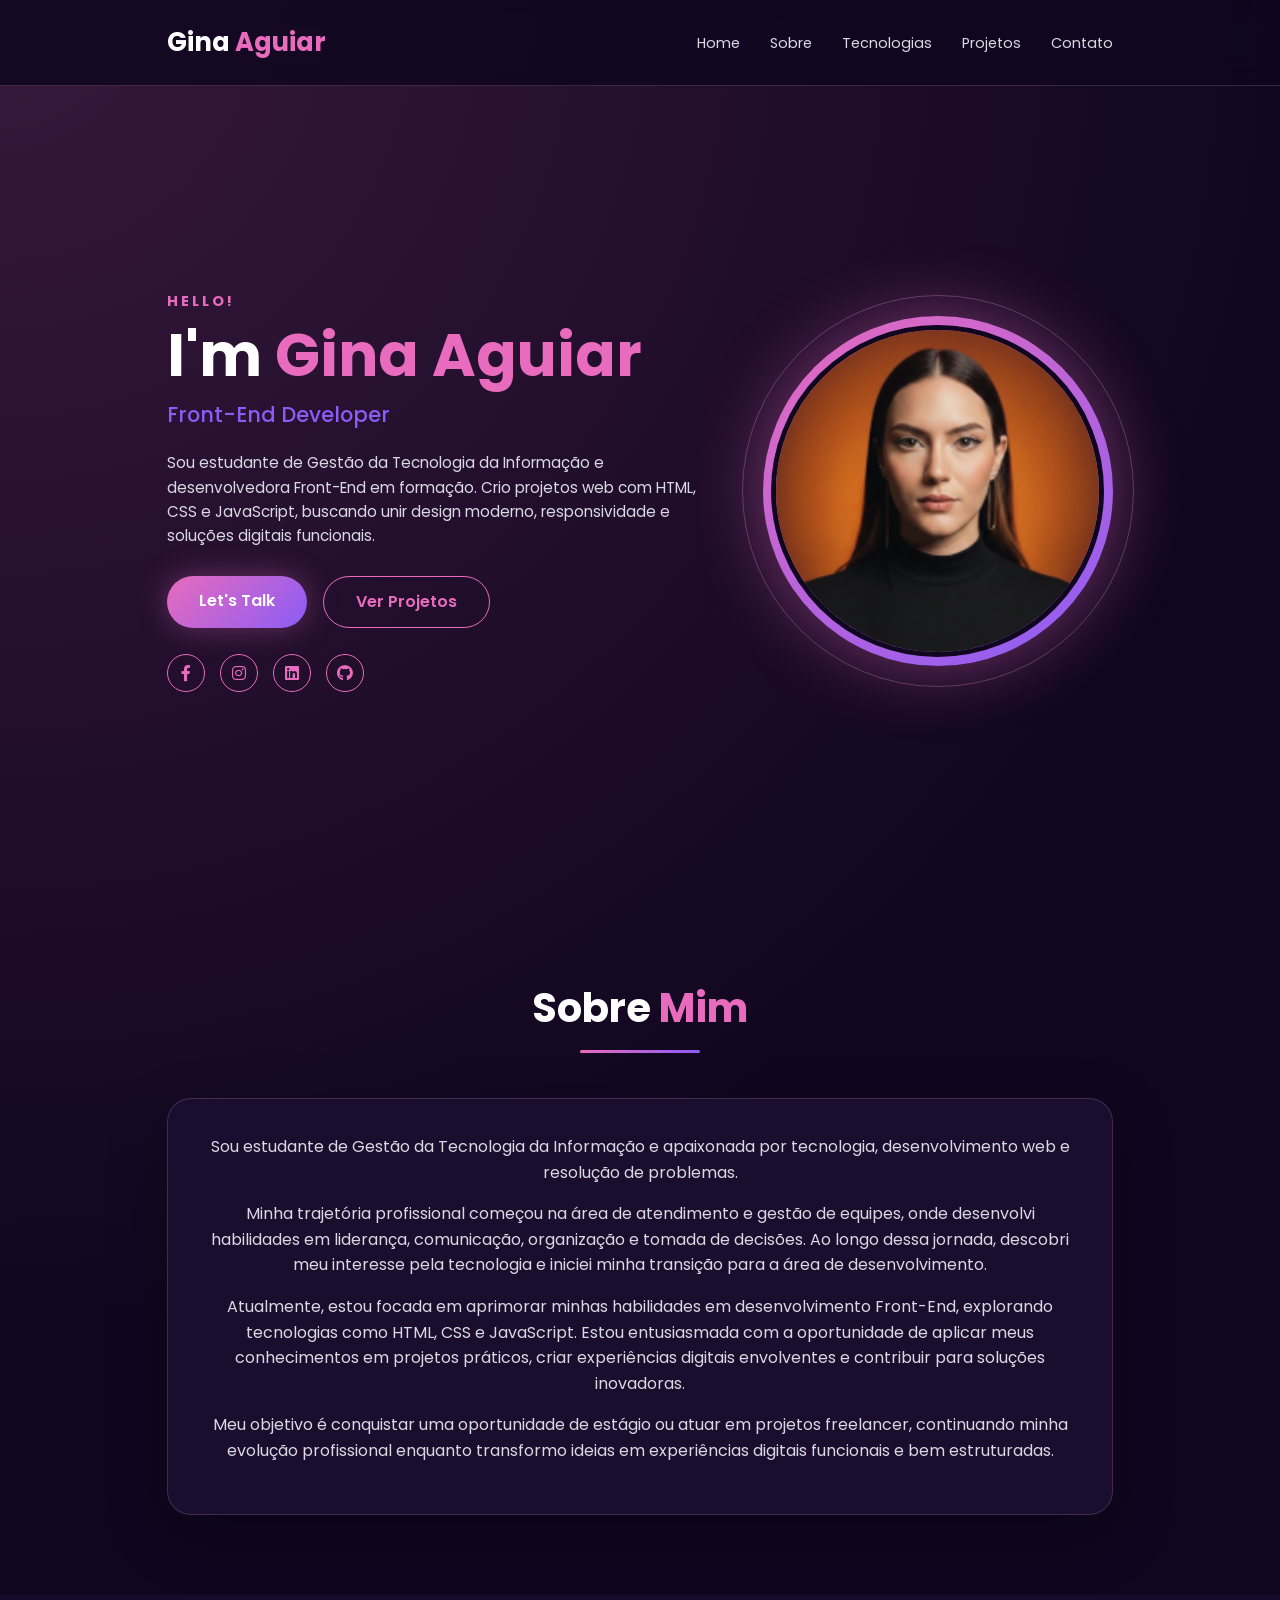
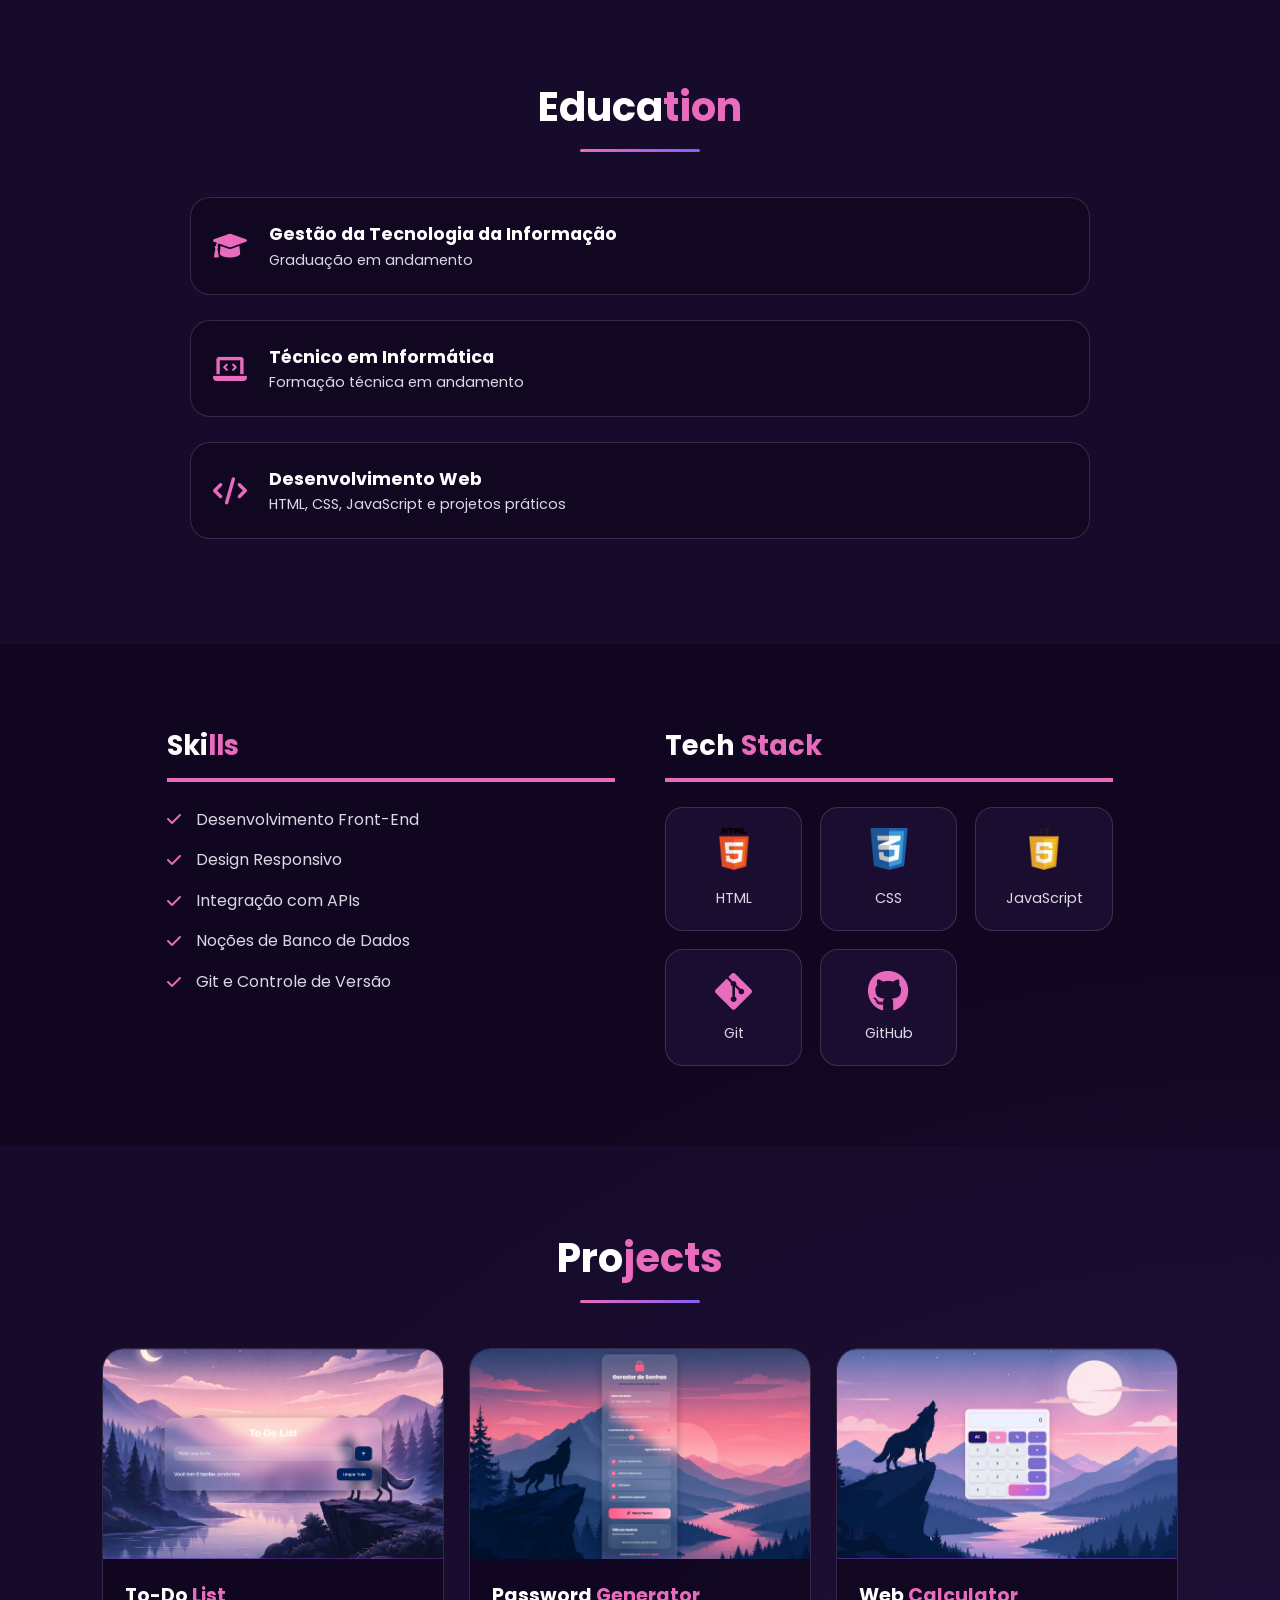
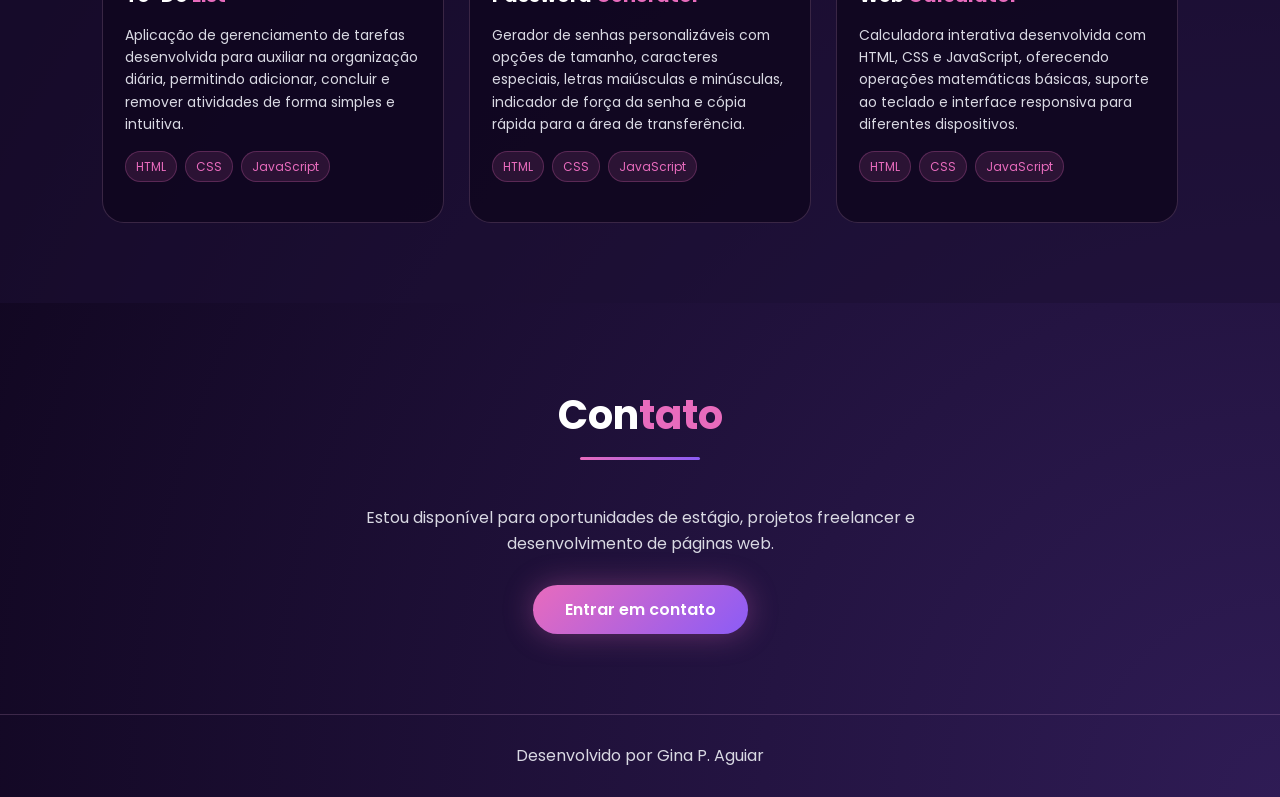
==== commit 491db046: "Atualizando capa card - to do list" ====
--- a/index.html
+++ b/index.html
@@ -188,7 +188,7 @@
 
             <a class="card" href="https://ginaaguiar.github.io/to-do-list/" target="_blank" rel="noopener noreferrer">
 
-                <img src="images/to-do-list-capa.png" alt="To Do List">
+                <img src="images/to-do-list-capa.PNG" alt="To Do List">
 
                 <div class="card-content">
 
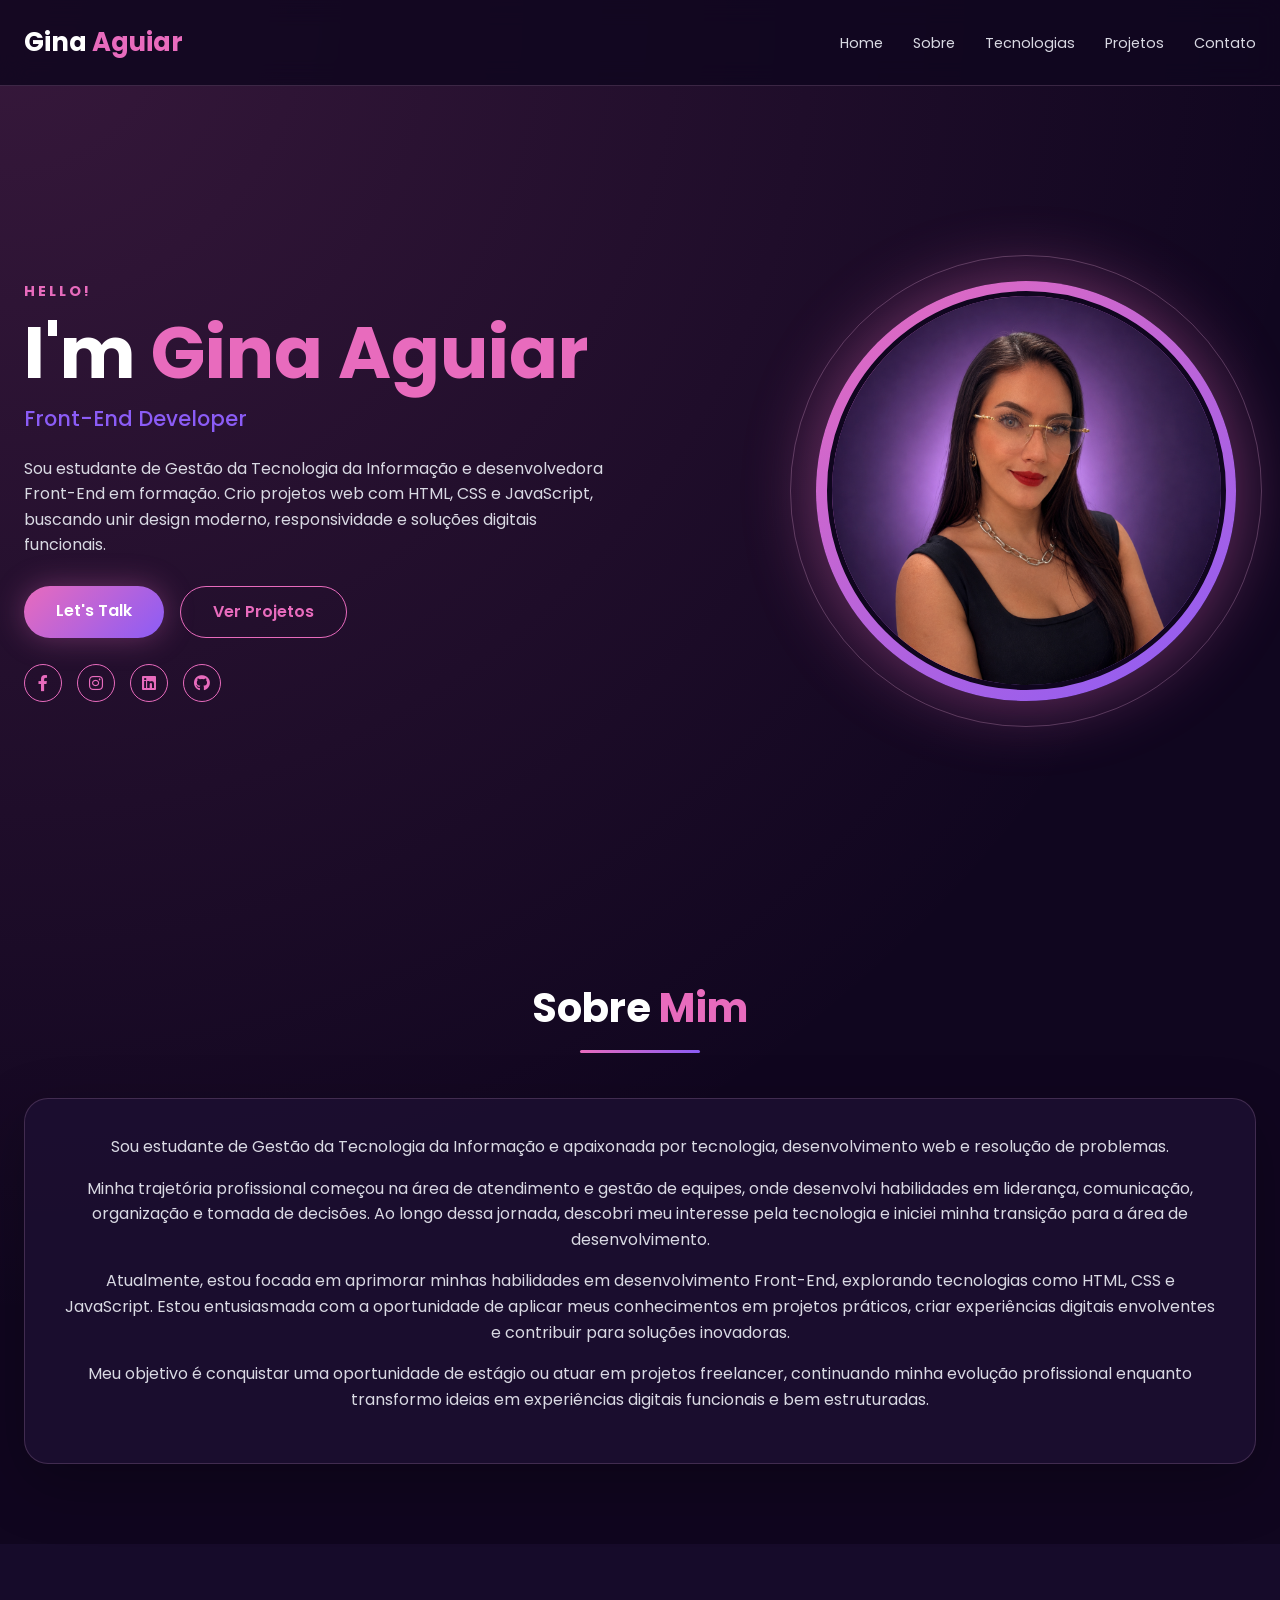
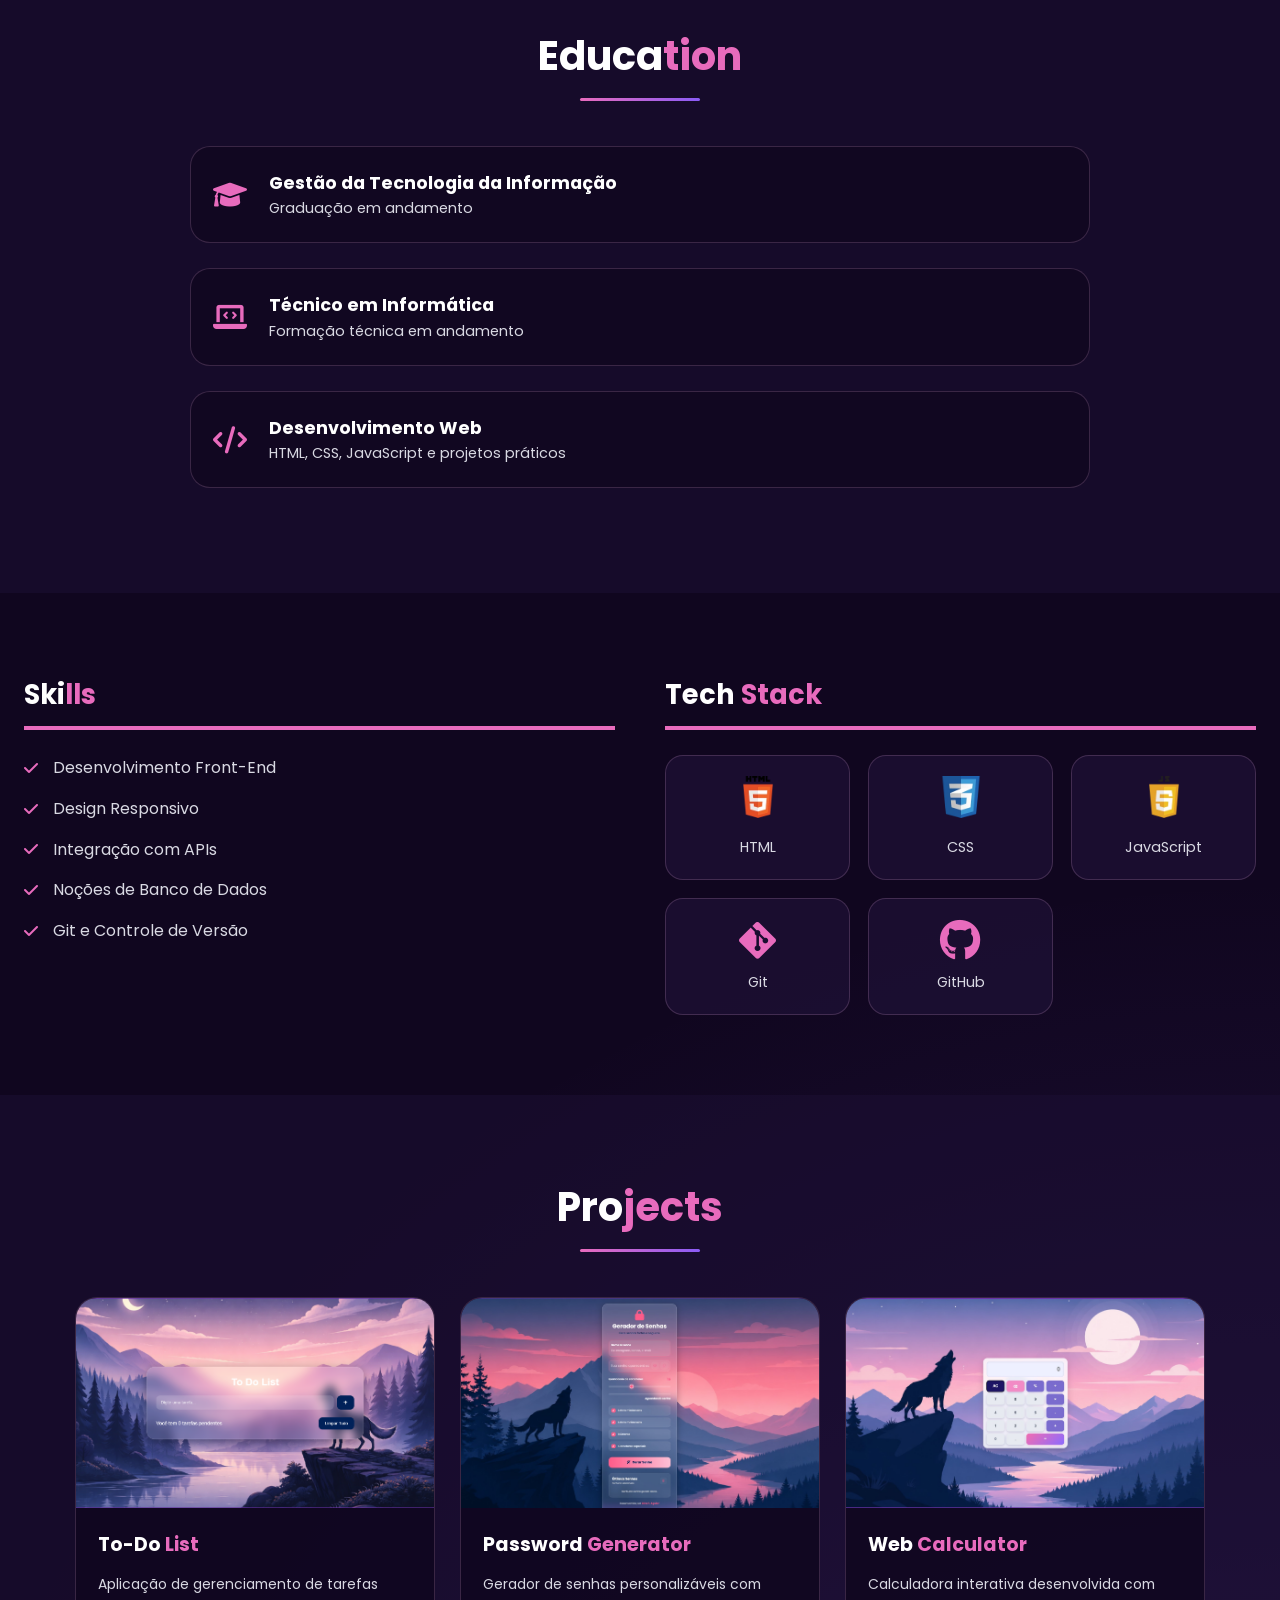
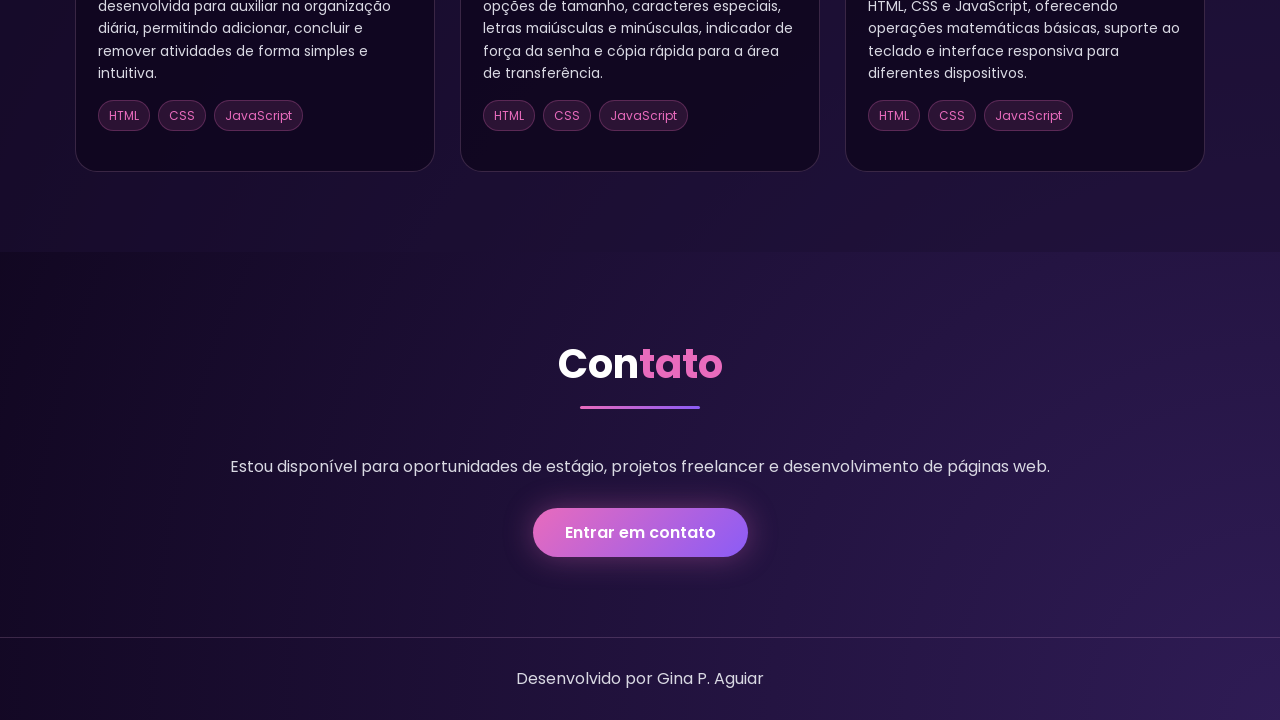
==== commit dbcbf0e3: "Atualizações" ====
--- a/index.html
+++ b/index.html
@@ -44,7 +44,7 @@
             </p>
 
             <div class="hero-buttons">
-                <a href="https://wa.me/5586995735896?text=Ol%C3%A1!%20Vi%20seu%20portf%C3%B3lio%20e%20quero%20saber%20mais%20sobre%20seu%20trabalho." class="btn" target="_blank">
+                <a href="https://wa.me/5586995735896?text=Ol%C3%A1!%20Vi%20seu%20portf%C3%B3lio%20e%20quero%20saber%20mais%20sobre%20seu%20trabalho." class="btn" target="_blank" rel="noopener noreferrer">
                     Let's Talk
                 </a>
 
@@ -52,19 +52,19 @@
             </div>
 
             <div class="social-icons">
-                <a href="https://www.facebook.com/share/1Km6H8j4RK/?mibextid=wwXIfr" target="_blank">
+                <a href="https://www.facebook.com/share/1Km6H8j4RK/?mibextid=wwXIfr" target="_blank" rel="noopener noreferrer" aria-label="Facebook de Gina Aguiar">
                     <i class="fab fa-facebook-f"></i>
                 </a>
 
-                <a href="https://www.instagram.com/giaguiarwolf?igsh=MW9vbjFsM3ByM3l2bQ%3D%3D&utm_source=qr" target="_blank">
+                <a href="https://www.instagram.com/giaguiarwolf?igsh=MW9vbjFsM3ByM3l2bQ%3D%3D&utm_source=qr" target="_blank" rel="noopener noreferrer" aria-label="Instagram de Gina Aguiar">
                     <i class="fab fa-instagram"></i>
                 </a>
 
-                <a href="https://www.linkedin.com/in/gina-aguiar-708055235?utm_source=share_via&utm_content=profile&utm_medium=member_ios" target="_blank">
+                <a href="https://www.linkedin.com/in/gina-aguiar-708055235?utm_source=share_via&utm_content=profile&utm_medium=member_ios" target="_blank" rel="noopener noreferrer" aria-label="LinkedIn de Gina Aguiar">
                     <i class="fab fa-linkedin"></i>
                 </a>
 
-                <a href="https://github.com/GinaAguiar" target="_blank">
+                <a href="https://github.com/GinaAguiar" target="_blank" rel="noopener noreferrer" aria-label="GitHub de Gina Aguiar">
                     <i class="fab fa-github"></i>
                 </a>
             </div>
@@ -72,7 +72,7 @@
 
         <div class="hero-img">
             <div class="img-glow">
-                <img src="images/me200.png" alt="Foto de Gina Aguiar">
+                <img src="images/me-profile.png" alt="Foto de Gina Aguiar">
             </div>
         </div>
 
@@ -267,7 +267,7 @@
             Estou disponível para oportunidades de estágio, projetos freelancer e desenvolvimento de páginas web.
         </p>
 
-        <a href="https://wa.me/5586995735896?text=Ol%C3%A1!%20Vi%20seu%20portf%C3%B3lio%20e%20quero%20saber%20mais%20sobre%20seu%20trabalho." class="btn" target="_blank">
+        <a href="https://wa.me/5586995735896?text=Ol%C3%A1!%20Vi%20seu%20portf%C3%B3lio%20e%20quero%20saber%20mais%20sobre%20seu%20trabalho." class="btn" target="_blank" rel="noopener noreferrer">
             Entrar em contato
         </a>
     </section>
--- a/style.css
+++ b/style.css
@@ -8,6 +8,8 @@
     --gray-text: #d9d9e3;
     --border-color: rgba(245, 184, 232, 0.18);
     --shadow-color: rgba(232, 107, 189, 0.35);
+    --container-width: 1280px;
+    --page-gutter: 24px;
 }
 
 * {
@@ -28,6 +30,7 @@
         var(--bg-color);
     color: var(--text-color);
     line-height: 1.6;
+    min-height: 100vh;
     overflow-x: hidden;
 }
 
@@ -44,12 +47,13 @@
 }
 
 .navbar {
-    max-width: 1150px;
+    width: min(calc(100% - (var(--page-gutter) * 2)), var(--container-width));
+    max-width: var(--container-width);
     margin: auto;
     display: flex;
     justify-content: space-between;
     align-items: center;
-    padding: 22px 8%;
+    padding: 22px 0;
 }
 
 .logo {
@@ -82,18 +86,20 @@
 /* HERO */
 
 .hero {
-    max-width: 1150px;
+    width: min(calc(100% - (var(--page-gutter) * 2)), var(--container-width));
+    max-width: var(--container-width);
     margin: auto;
-    display: flex;
+    display: grid;
+    grid-template-columns: minmax(0, 1.05fr) minmax(320px, 440px);
     align-items: center;
     justify-content: space-between;
-    padding: 80px 8%;
-    min-height: 90vh;
-    gap: 50px;
+    padding: 56px 0;
+    min-height: calc(100svh - 90px);
+    gap: 72px;
 }
 
 .hero-text {
-    max-width: 570px;
+    max-width: 640px;
 }
 
 .hero-text h4 {
@@ -104,7 +110,7 @@
 }
 
 .hero-text h1 {
-    font-size: 3.7rem;
+    font-size: 4.5rem;
     margin: 10px 0;
     line-height: 1.1;
 }
@@ -122,7 +128,8 @@
 
 .hero-text p {
     color: var(--gray-text);
-    font-size: 0.95rem;
+    font-size: 1rem;
+    max-width: 590px;
 }
 
 .hero-buttons {
@@ -196,8 +203,8 @@
 
 .hero-img .img-glow {
     position: relative;
-    width: 350px;
-    height: 350px;
+    width: 420px;
+    height: 420px;
     border-radius: 50%;
     background: linear-gradient(145deg, var(--primary-color), var(--secondary-color));
     box-shadow: 0 0 70px rgba(232, 107, 189, 0.45);
@@ -209,8 +216,8 @@
 .hero-img .img-glow::before {
     content: "";
     position: absolute;
-    width: 390px;
-    height: 390px;
+    width: 470px;
+    height: 470px;
     border-radius: 50%;
     border: 1px solid rgba(245, 184, 232, 0.25);
     animation: pulse 3s infinite;
@@ -221,6 +228,7 @@
     height: 95%;
     border-radius: 50%;
     object-fit: cover;
+    object-position: center;
     border: 5px solid var(--bg-color);
     z-index: 1;
 }
@@ -263,9 +271,10 @@
 /* ABOUT */
 
 .about {
-    max-width: 1150px;
+    width: min(calc(100% - (var(--page-gutter) * 2)), var(--container-width));
+    max-width: var(--container-width);
     margin: auto;
-    padding: 80px 8%;
+    padding: 80px 0;
 }
 
 .about-card {
@@ -285,7 +294,7 @@
 /* EDUCATION */
 
 .education {
-    padding: 80px 8%;
+    padding: 80px var(--page-gutter);
     background: rgba(29, 16, 51, 0.55);
 }
 
@@ -329,11 +338,12 @@
 /* SKILLS */
 
 .skills-section {
-    max-width: 1150px;
+    width: min(calc(100% - (var(--page-gutter) * 2)), var(--container-width));
+    max-width: var(--container-width);
     margin: auto;
     display: flex;
     justify-content: space-between;
-    padding: 80px 8%;
+    padding: 80px 0;
     gap: 50px;
 }
 
@@ -410,12 +420,12 @@
 /* PROJECTS */
 
 .projects {
-    padding: 80px 8%;
+    padding: 80px var(--page-gutter);
     background: rgba(29, 16, 51, 0.55);
 }
 
 .project-grid {
-    max-width: 1150px;
+    max-width: var(--container-width);
     margin: auto;
     display: flex;
     justify-content: center;
@@ -495,9 +505,10 @@
 /* CONTACT */
 
 .contact {
+    width: min(calc(100% - (var(--page-gutter) * 2)), 850px);
     max-width: 850px;
     margin: auto;
-    padding: 80px 8%;
+    padding: 80px 0;
     text-align: center;
 }
 
@@ -521,15 +532,43 @@
 
 /* MOBILE */
 
+@media (max-width: 1100px) {
+    .hero {
+        grid-template-columns: minmax(0, 1fr) minmax(300px, 360px);
+        gap: 48px;
+    }
+
+    .hero-text h1 {
+        font-size: 3.8rem;
+    }
+
+    .hero-img .img-glow {
+        width: 360px;
+        height: 360px;
+    }
+
+    .hero-img .img-glow::before {
+        width: 405px;
+        height: 405px;
+    }
+}
+
 @media (max-width: 900px) {
+    :root {
+        --page-gutter: 20px;
+    }
+
     .hero {
         flex-direction: column-reverse;
+        display: flex;
         text-align: center;
-        padding: 60px 8%;
+        padding: 52px 0 64px;
+        min-height: auto;
+        gap: 42px;
     }
 
     .hero-text h1 {
-        font-size: 2.7rem;
+        font-size: 3rem;
     }
 
     .hero-buttons {
@@ -552,29 +591,29 @@
 @media (max-width: 768px) {
     .navbar {
         flex-direction: column;
-        gap: 18px;
-        padding: 20px;
+        gap: 16px;
+        padding: 18px 0;
     }
 
     .menu {
-        gap: 15px;
+        gap: 12px 16px;
         flex-wrap: wrap;
         justify-content: center;
     }
 
     .hero-img .img-glow {
-        width: 280px;
-        height: 280px;
+        width: 300px;
+        height: 300px;
     }
 
     .hero-img .img-glow::before {
-        width: 315px;
-        height: 315px;
+        width: 335px;
+        height: 335px;
     }
 
     .section-title {
         font-size: 2rem;
-        white-space: nowrap;
+        overflow-wrap: anywhere;
     }
 
     .edu-item {
@@ -584,14 +623,78 @@
 }
 
 @media (max-width: 480px) {
+    :root {
+        --page-gutter: 16px;
+    }
+
+    .navbar {
+        align-items: center;
+    }
+
+    .logo {
+        font-size: 1.35rem;
+    }
+
+    .hero {
+        padding: 40px 0 56px;
+        gap: 32px;
+    }
+
+    .hero-text h4 {
+        font-size: 0.78rem;
+        letter-spacing: 2px;
+    }
+
     .hero-text h1 {
-        font-size: 2.2rem;
+        font-size: 2.35rem;
     }
 
     .hero-text .role {
         font-size: 1.1rem;
     }
 
+    .hero-text p {
+        font-size: 0.92rem;
+    }
+
+    .hero-buttons {
+        flex-direction: column;
+        align-items: stretch;
+        gap: 12px;
+    }
+
+    .btn,
+    .btn-outline {
+        width: 100%;
+        text-align: center;
+        padding: 12px 22px;
+    }
+
+    .hero-img .img-glow {
+        width: 245px;
+        height: 245px;
+    }
+
+    .hero-img .img-glow::before {
+        width: 275px;
+        height: 275px;
+    }
+
+    .about,
+    .skills-section,
+    .projects,
+    .education,
+    .contact {
+        padding-top: 56px;
+        padding-bottom: 56px;
+    }
+
+    .about-card,
+    .edu-item,
+    .card-content {
+        padding: 20px;
+    }
+
     .tech-grid {
         grid-template-columns: 1fr;
     }
@@ -599,4 +702,42 @@
     .menu a {
         font-size: 0.8rem;
     }
-}
+
+    .section-title {
+        font-size: 1.75rem;
+        margin-bottom: 32px;
+    }
+}
+
+@media (max-width: 360px) {
+    .menu {
+        gap: 10px 12px;
+    }
+
+    .menu a {
+        font-size: 0.76rem;
+    }
+
+    .hero {
+        padding-top: 32px;
+        gap: 26px;
+    }
+
+    .hero-img .img-glow {
+        width: 220px;
+        height: 220px;
+    }
+
+    .hero-img .img-glow::before {
+        width: 248px;
+        height: 248px;
+    }
+
+    .hero-text h1 {
+        font-size: 2.05rem;
+    }
+
+    .hero-text .role {
+        font-size: 1rem;
+    }
+}
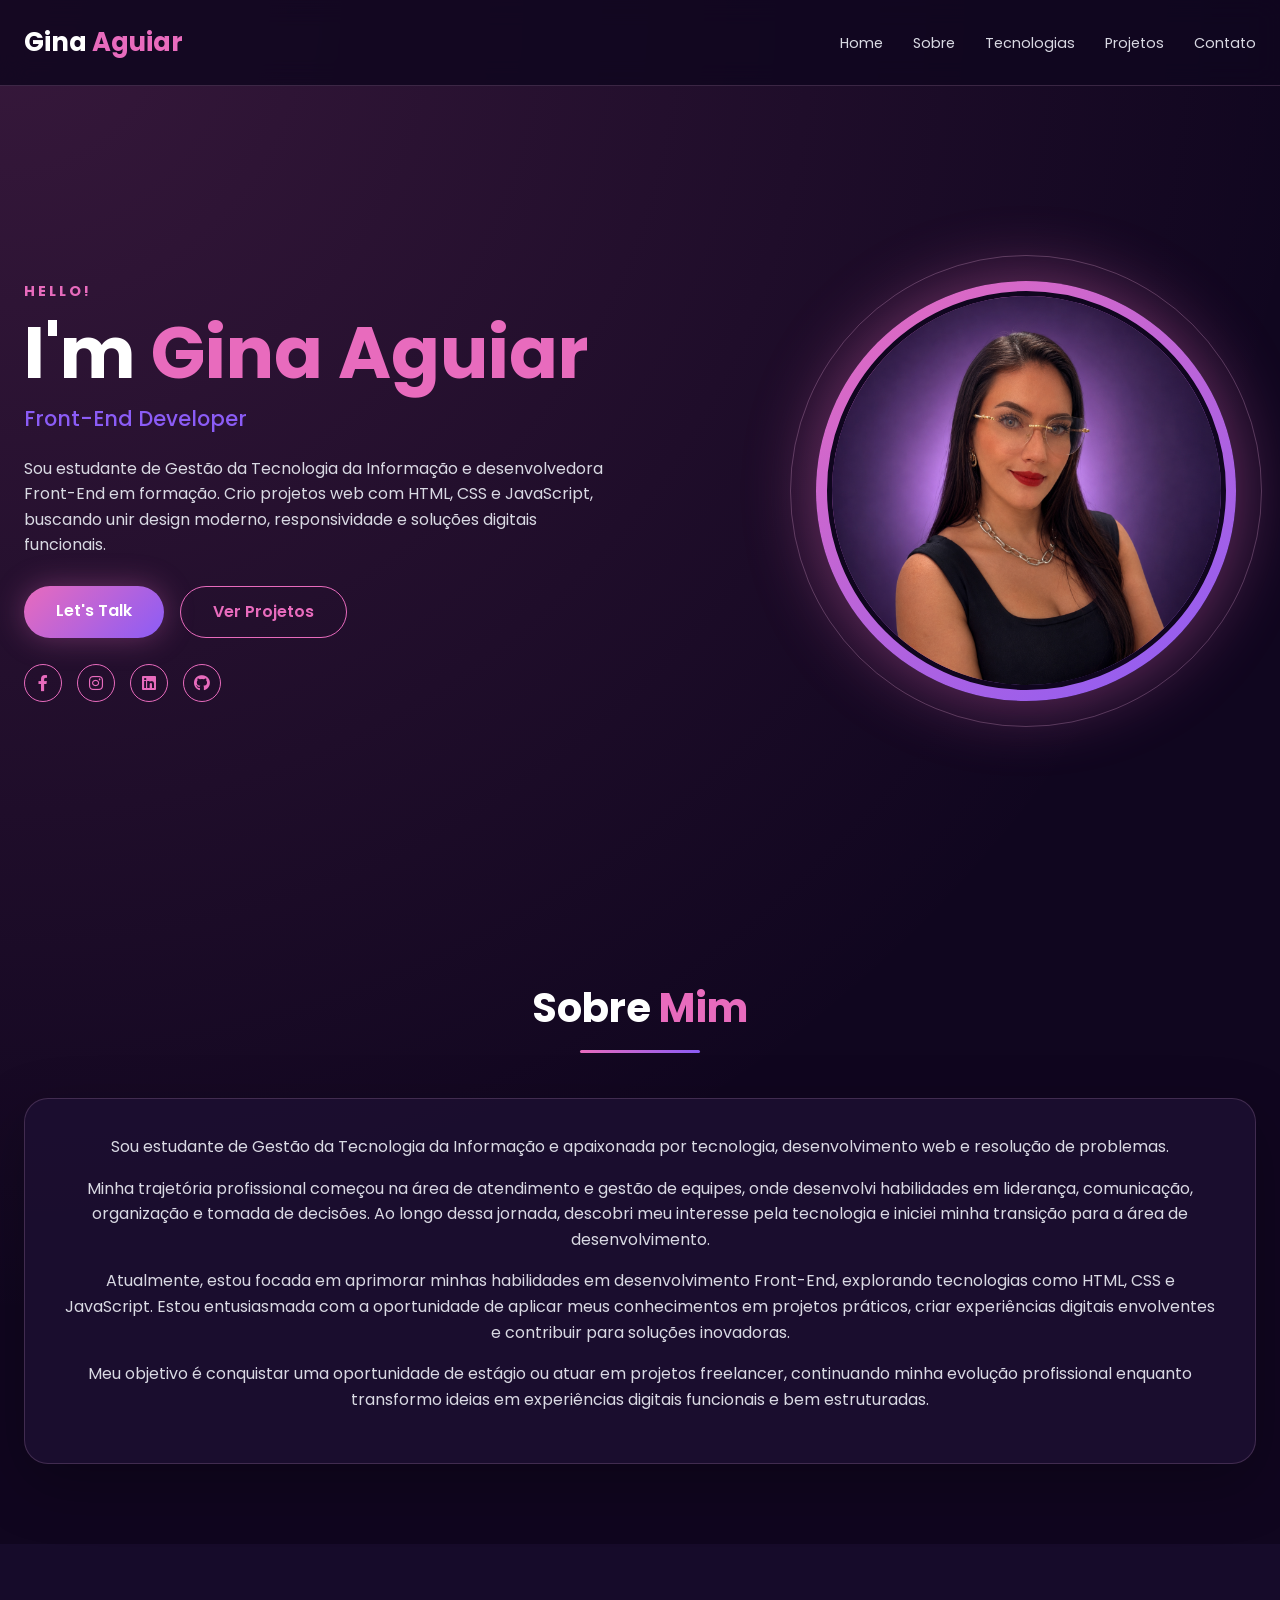
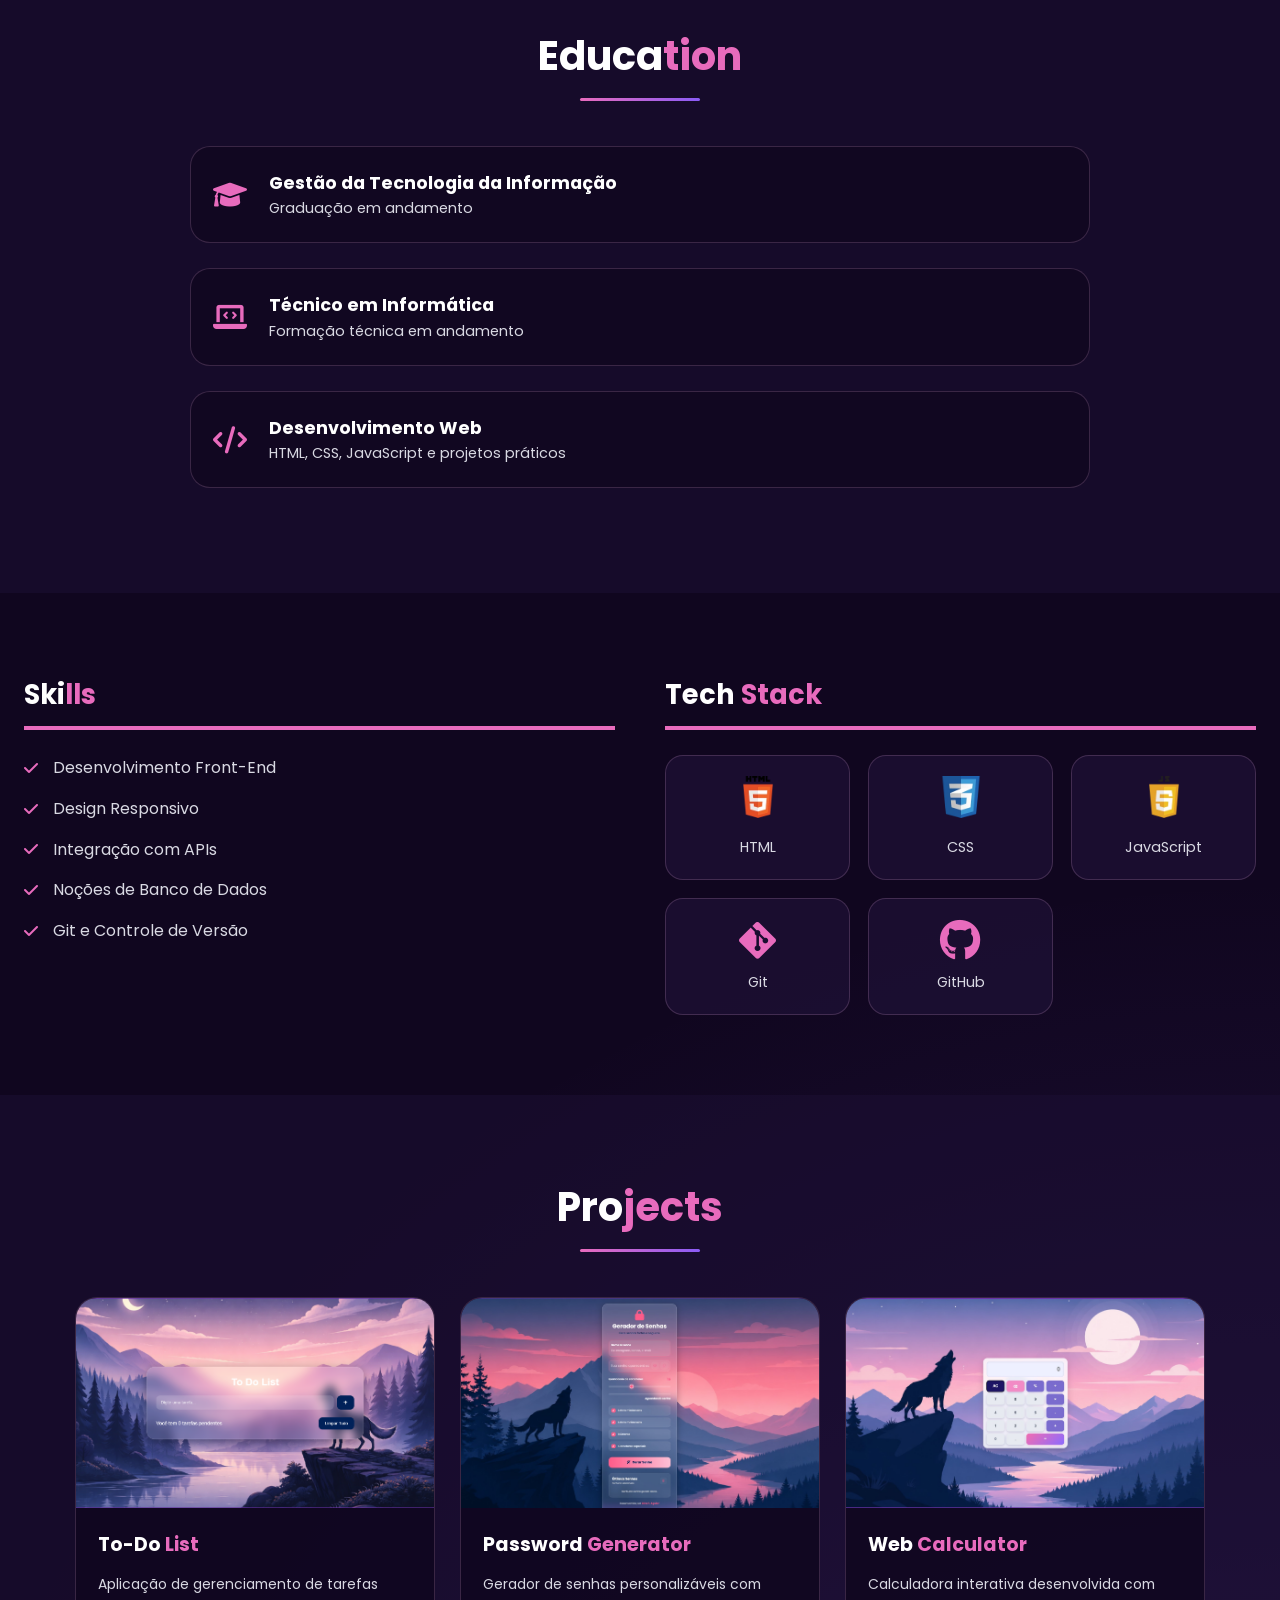
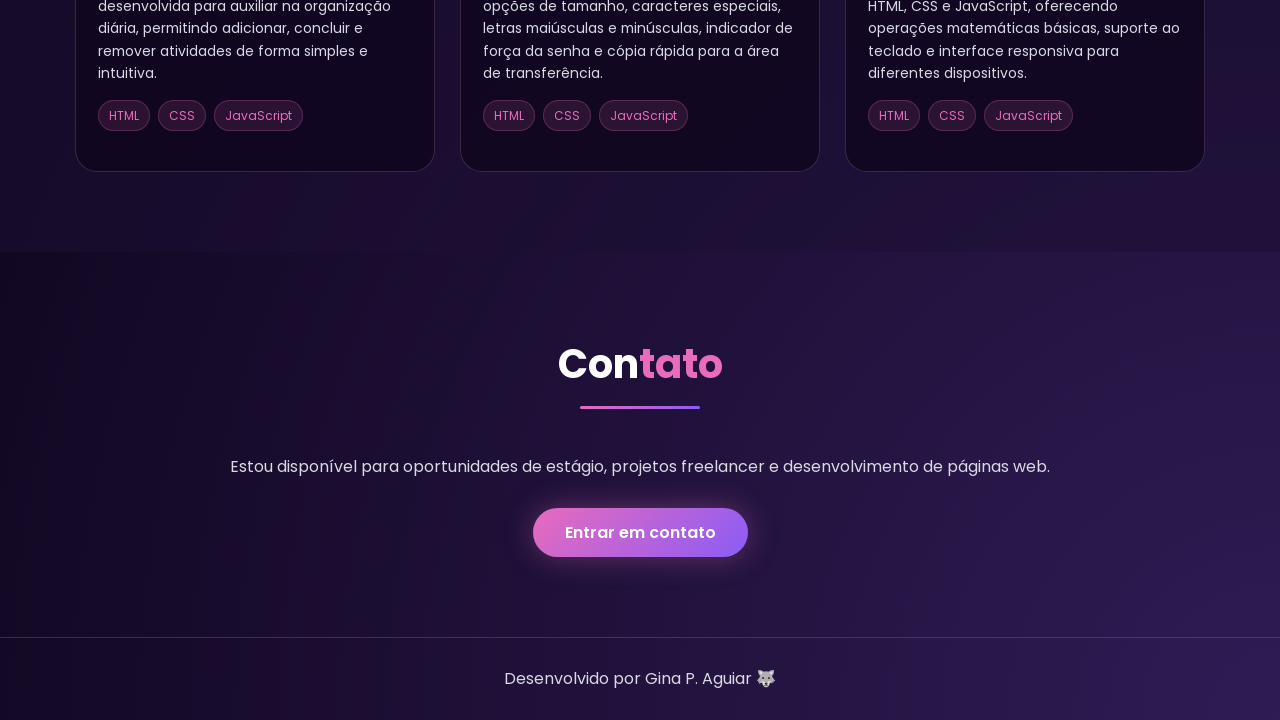
==== commit 4781839d: "Atualização do footer" ====
--- a/index.html
+++ b/index.html
@@ -273,7 +273,7 @@
     </section>
 
     <footer>
-        <p>Desenvolvido por Gina P. Aguiar</p>
+        <p>Desenvolvido por Gina P. Aguiar 🐺</p>
     </footer>
 
 </body>
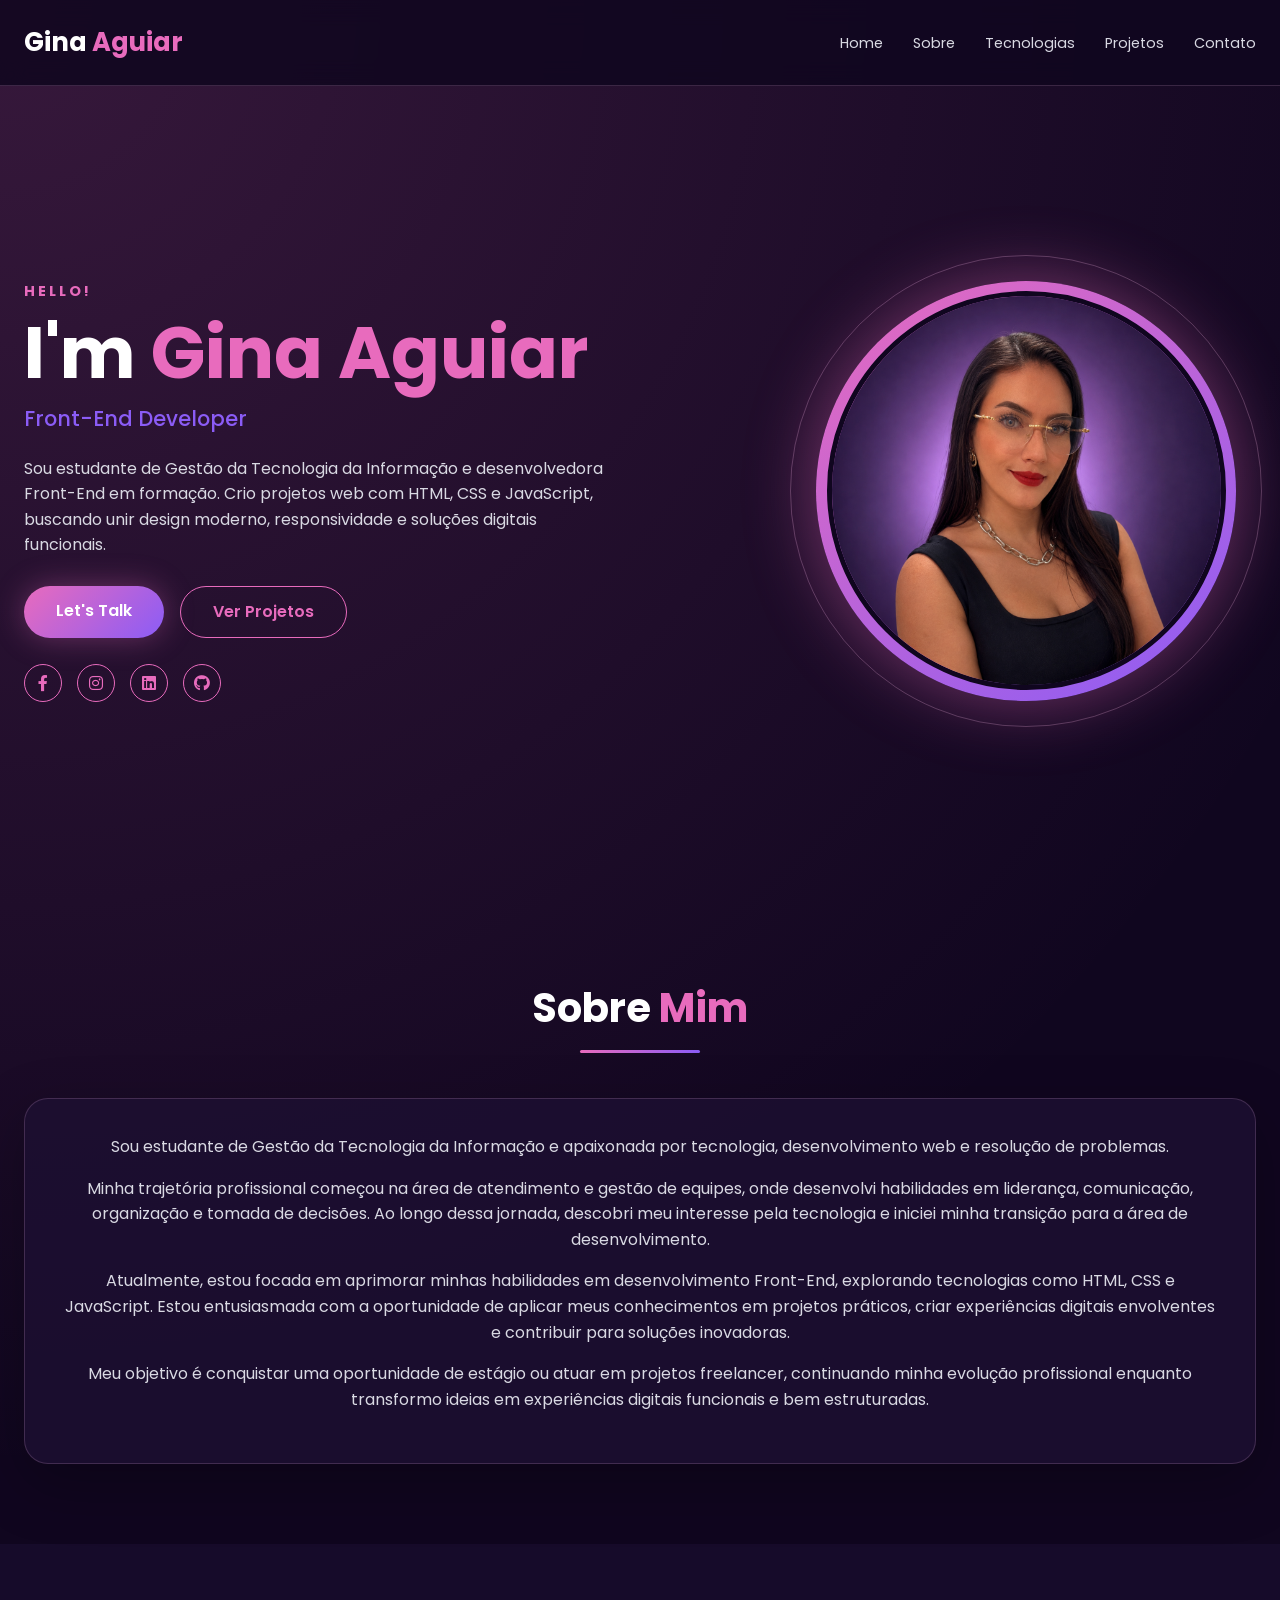
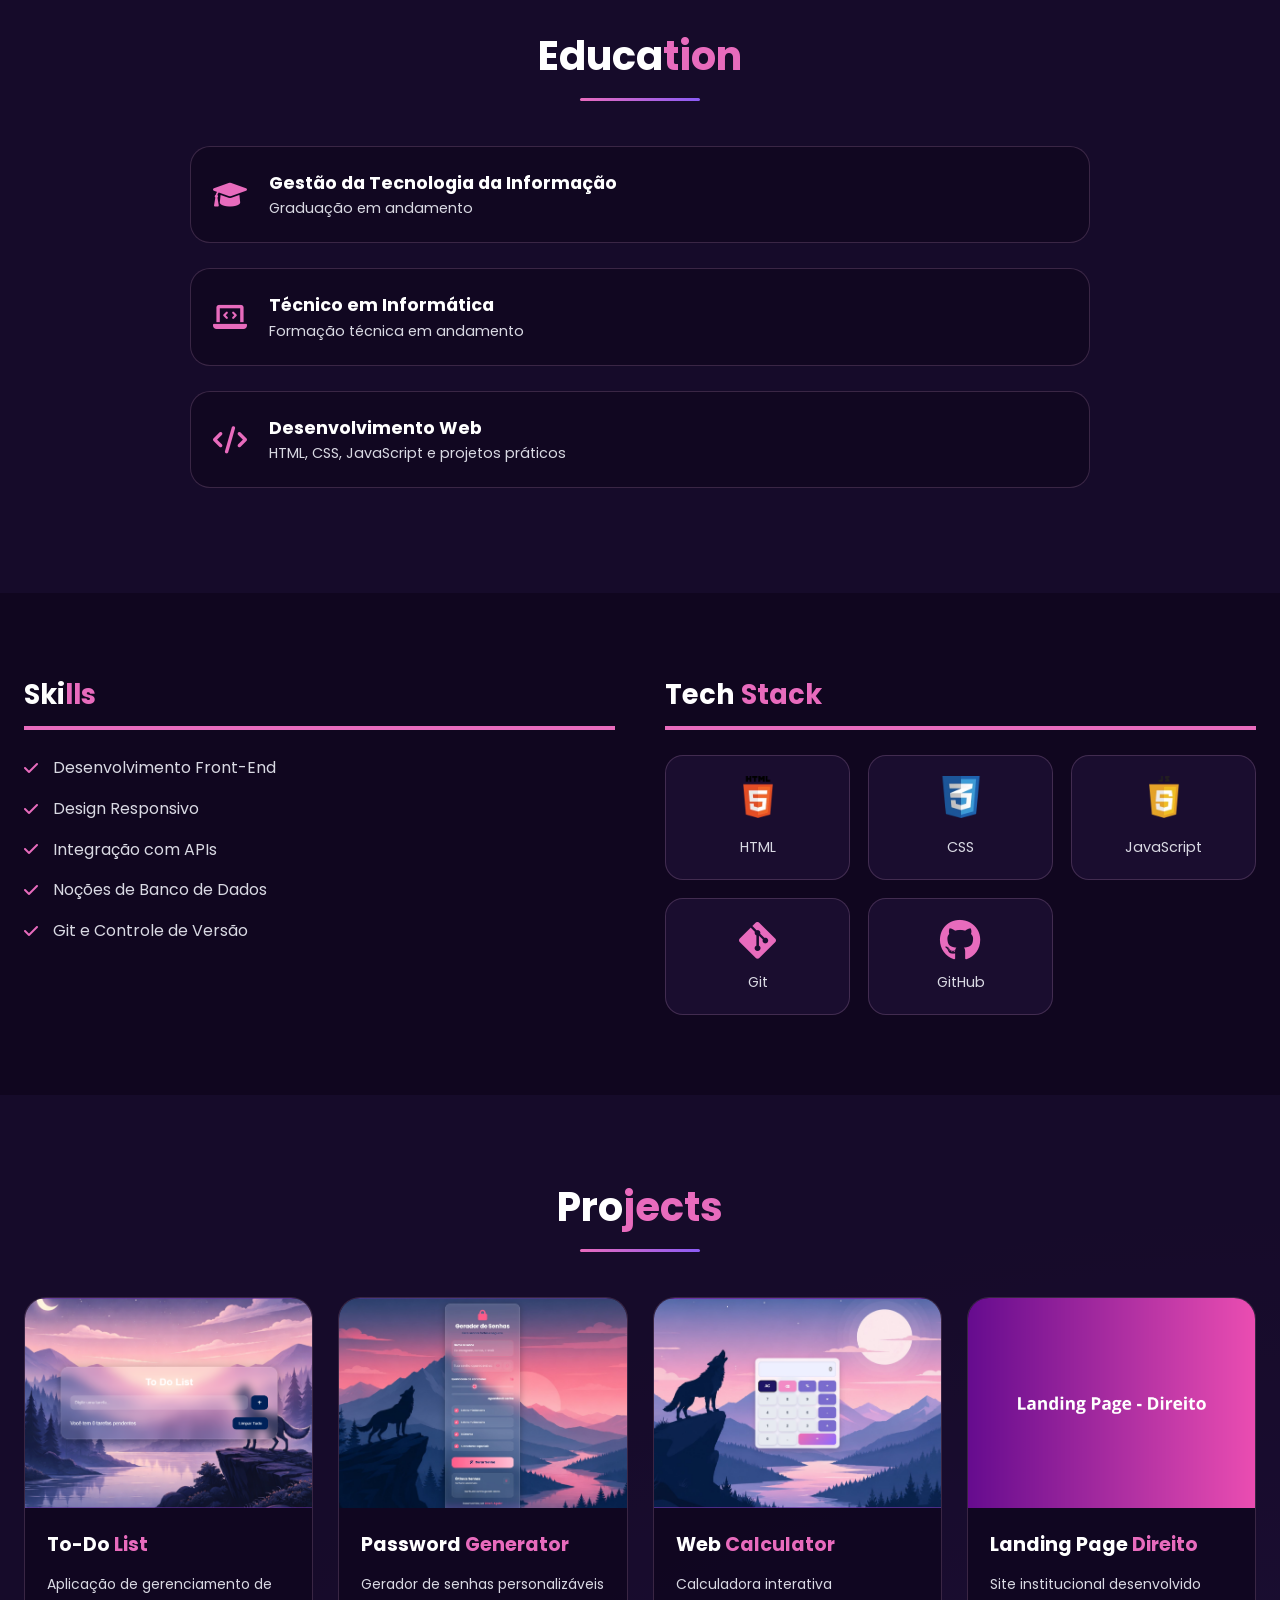
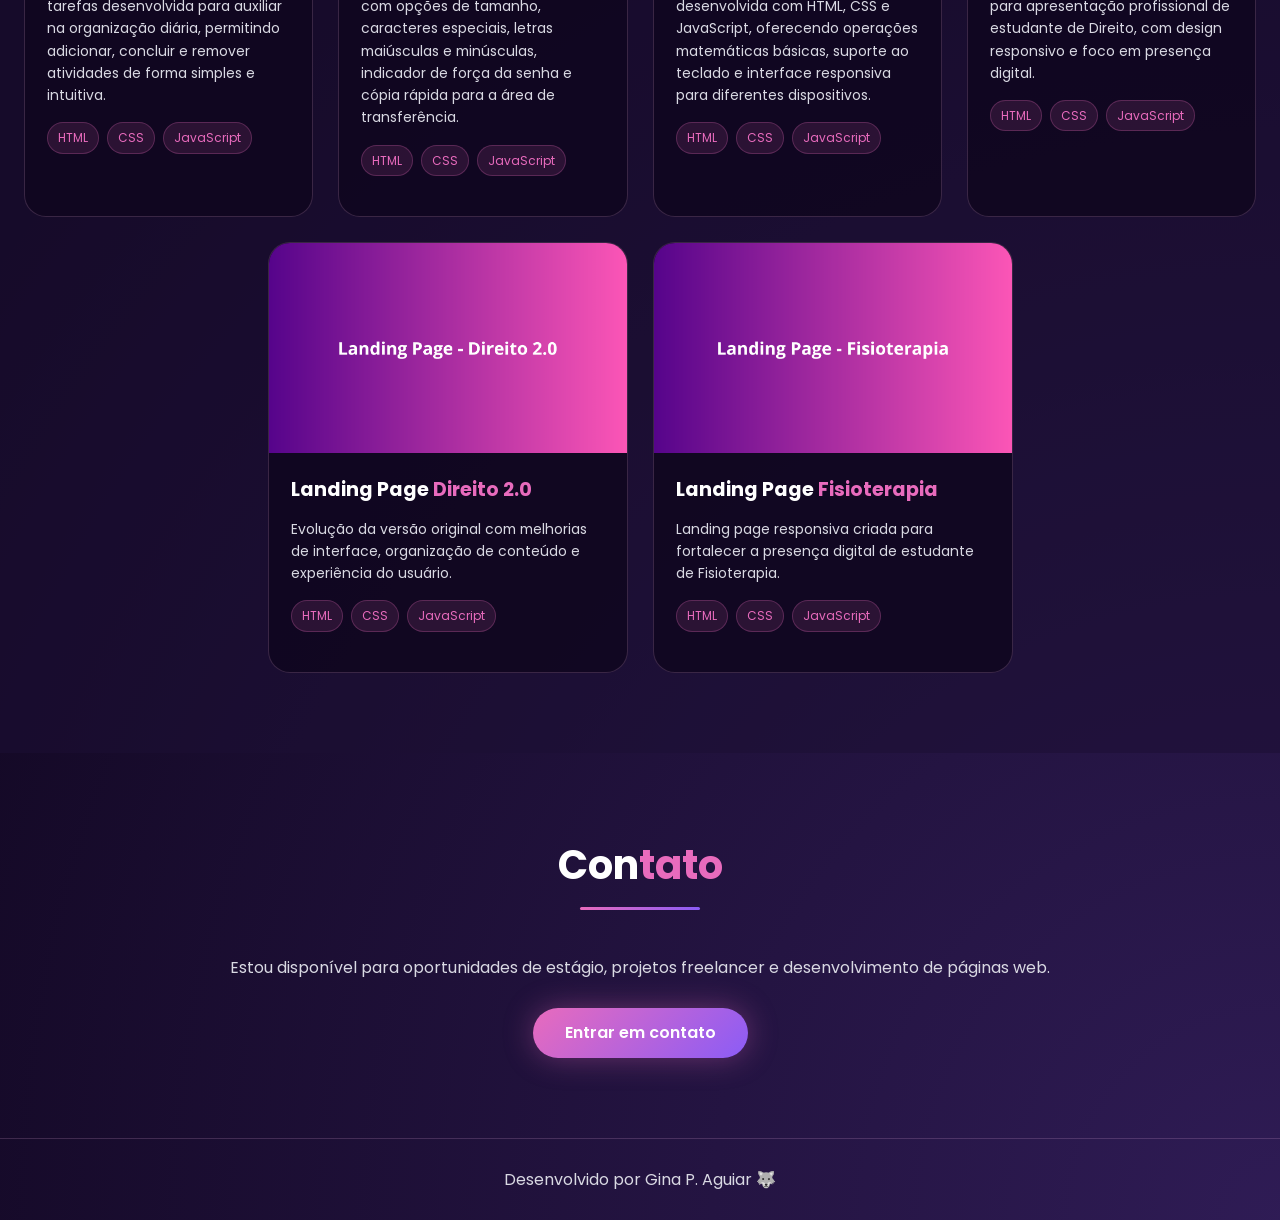
==== commit bbf8fba7: "Atualização de Projects" ====
--- a/index.html
+++ b/index.html
@@ -256,6 +256,78 @@
 
             </a>
 
+            <!-- LANDING PAGE DIREITO -->
+
+            <a class="card" href="https://hina-aguiar-direito.netlify.app/" target="_blank" rel="noopener noreferrer">
+
+                <img src="images/Landing-Page-Direito.png" alt="Landing Page Direito">
+
+                <div class="card-content">
+
+                    <h3>Landing Page <span>Direito</span></h3>
+
+                    <p>
+                        Site institucional desenvolvido para apresentação profissional de estudante de Direito, com design responsivo e foco em presença digital.
+                    </p>
+
+                    <div class="project-tags">
+                        <span>HTML</span>
+                        <span>CSS</span>
+                        <span>JavaScript</span>
+                    </div>
+
+                </div>
+
+            </a>
+
+            <!-- LANDING PAGE DIREITO 2.0 -->
+
+            <a class="card" href="https://ginaaguiar.github.io/Landing-Page-Estudante-de-Direito-2.0/" target="_blank" rel="noopener noreferrer">
+
+                <img src="images/Landing-Page-Direito-2.png" alt="Landing Page Direito 2.0">
+
+                <div class="card-content">
+
+                    <h3>Landing Page <span>Direito 2.0</span></h3>
+
+                    <p>
+                        Evolução da versão original com melhorias de interface, organização de conteúdo e experiência do usuário.
+                    </p>
+
+                    <div class="project-tags">
+                        <span>HTML</span>
+                        <span>CSS</span>
+                        <span>JavaScript</span>
+                    </div>
+
+                </div>
+
+            </a>
+
+            <!-- LANDING PAGE FISIOTERAPIA -->
+
+            <a class="card" href="https://portifolio-fisioterapia-lameck.netlify.app/" target="_blank" rel="noopener noreferrer">
+
+                <img src="images/Landing-Page-Fisioterapia.png" alt="Landing Page Fisioterapia">
+
+                <div class="card-content">
+
+                    <h3>Landing Page <span>Fisioterapia</span></h3>
+
+                    <p>
+                        Landing page responsiva criada para fortalecer a presença digital de estudante de Fisioterapia.
+                    </p>
+
+                    <div class="project-tags">
+                        <span>HTML</span>
+                        <span>CSS</span>
+                        <span>JavaScript</span>
+                    </div>
+
+                </div>
+
+            </a>
+
         </div>
 
     </section>
